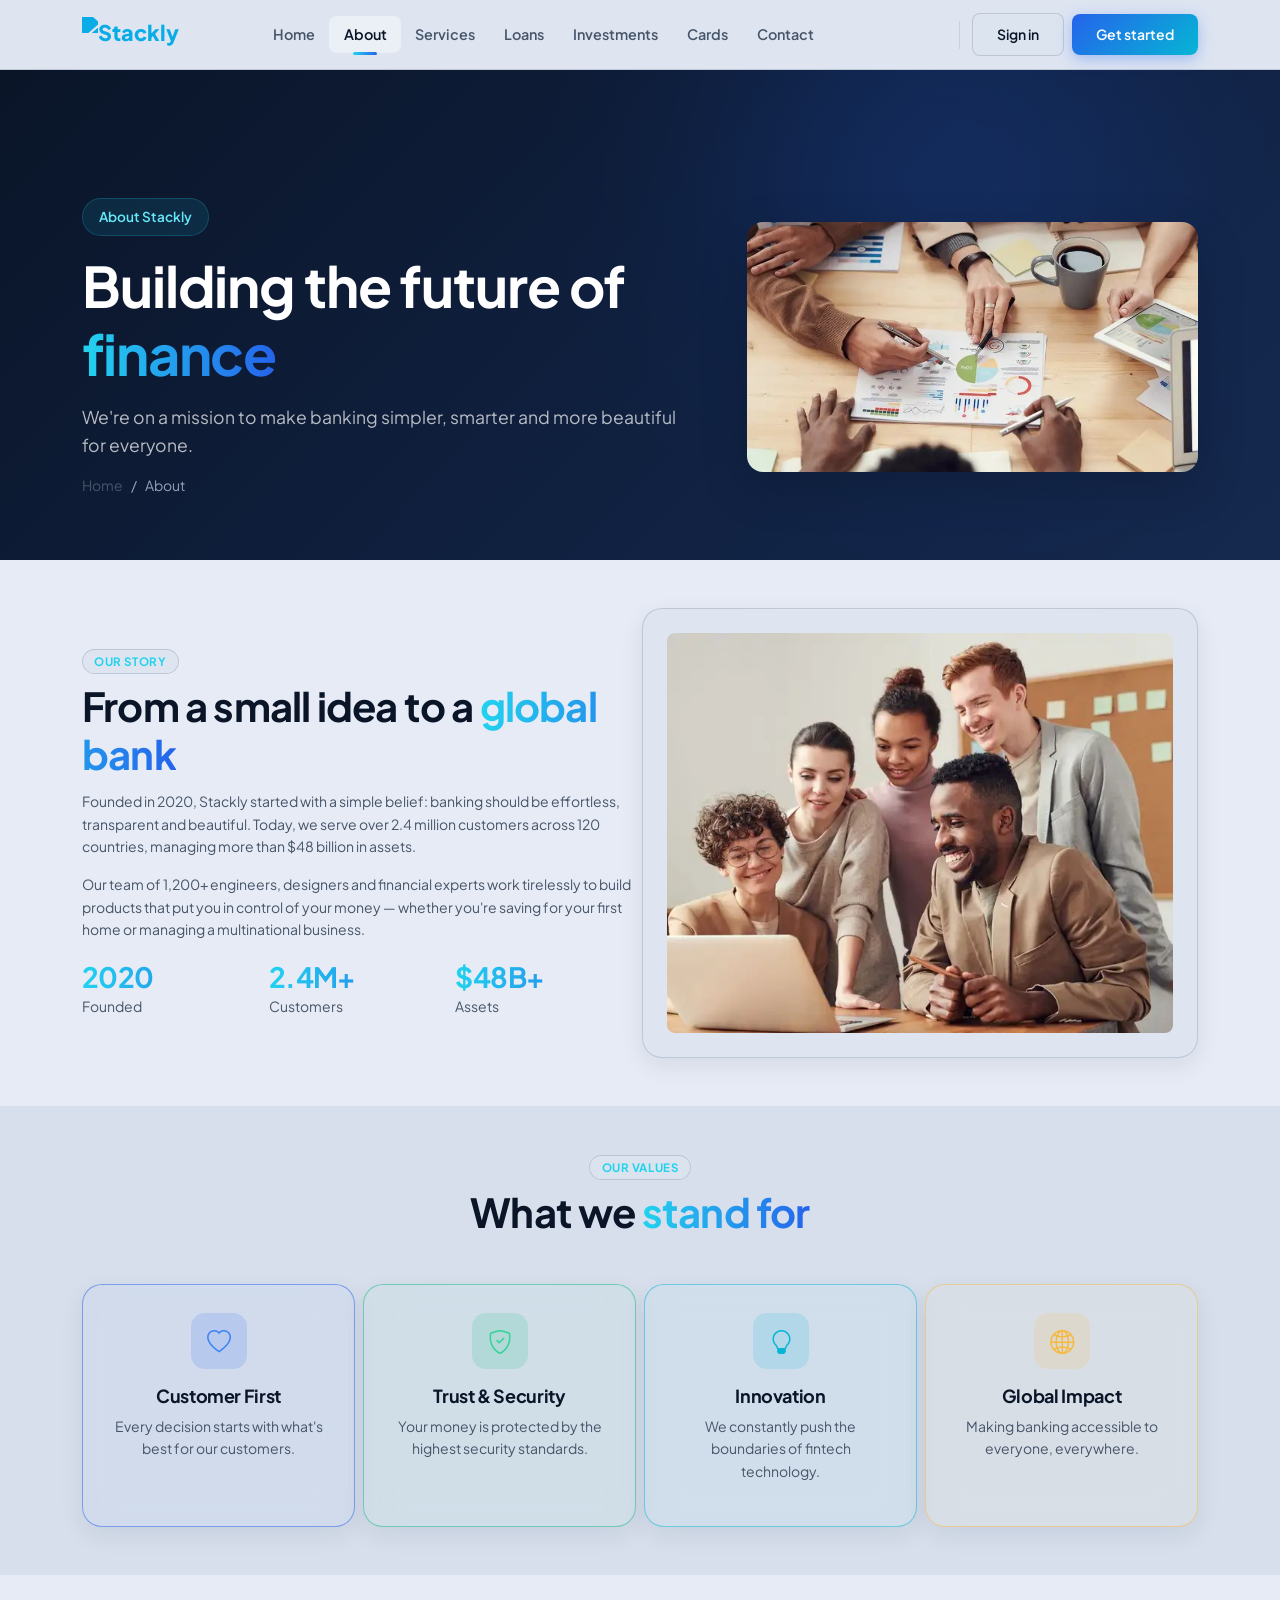
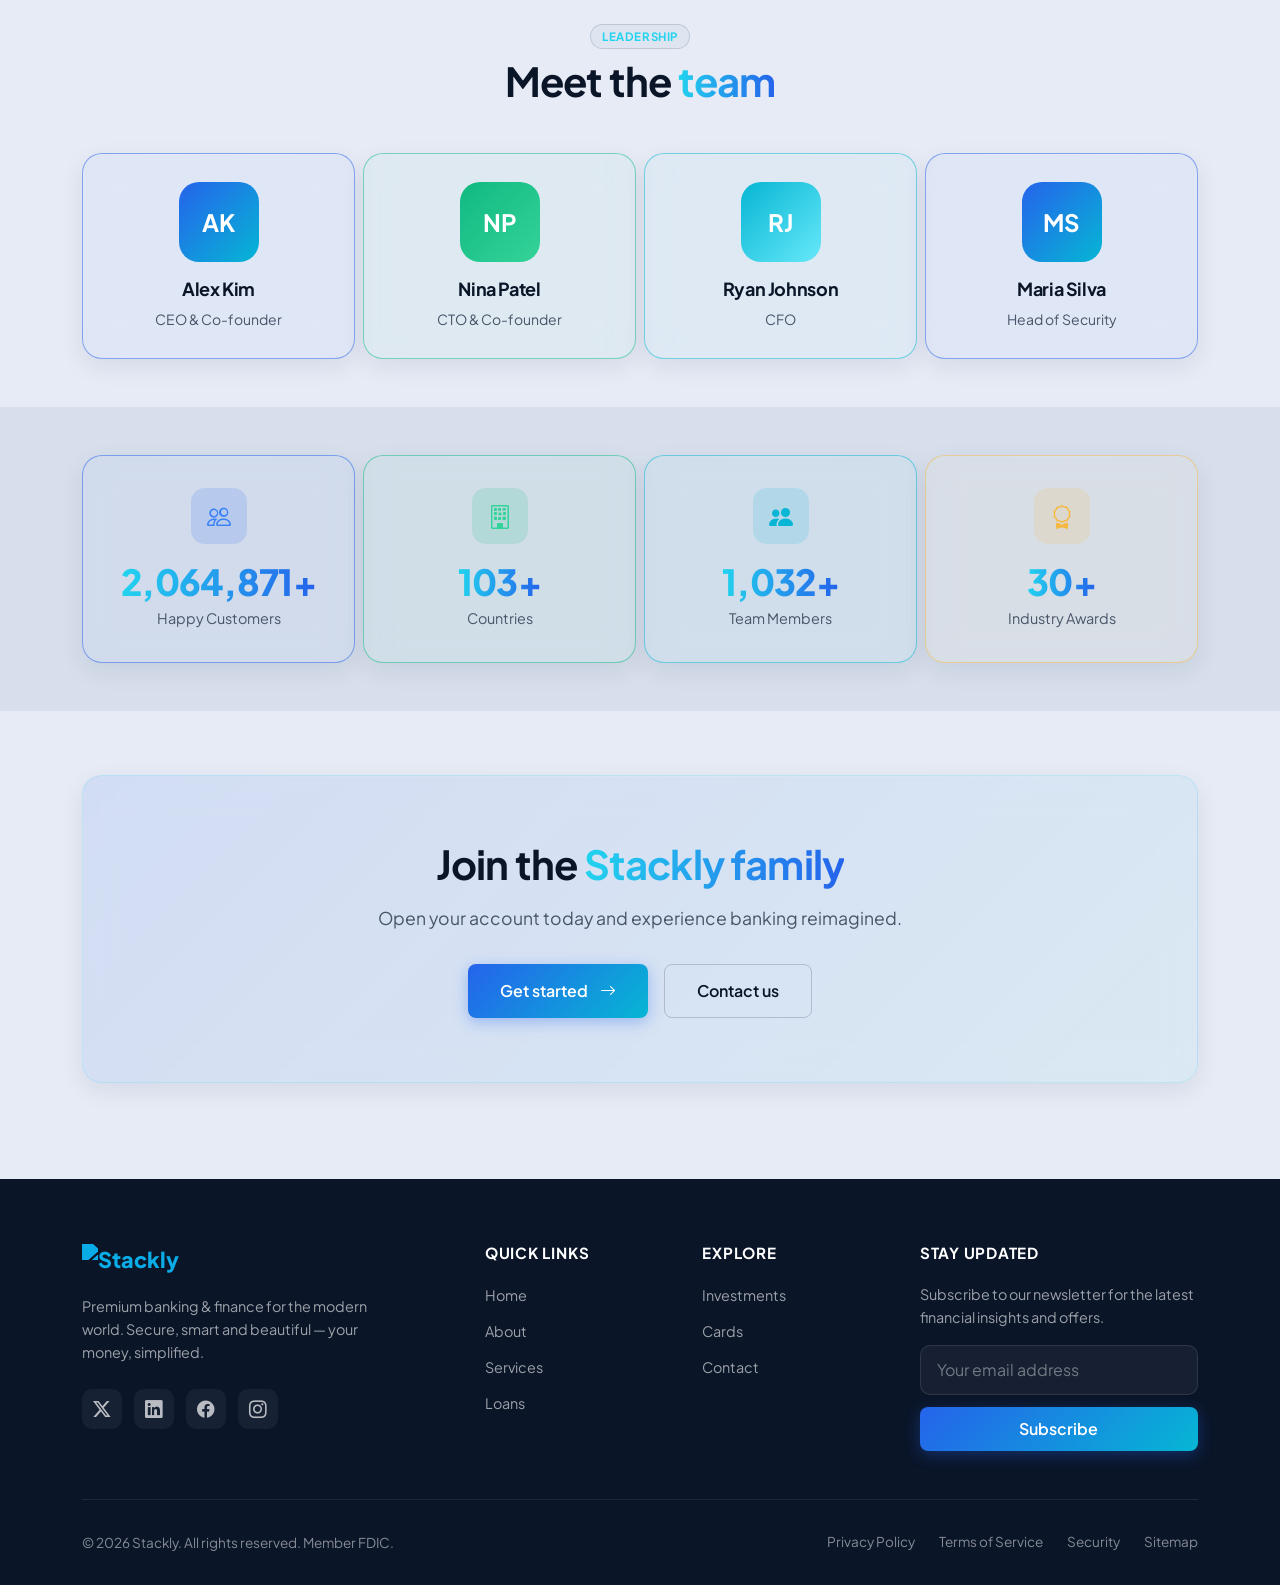
==== about.html @ afe0f926 "Initial commit" ====
<!doctype html>
<html lang="en">
  <head>
    <meta charset="UTF-8" />
    <link rel="icon" type="image/svg+xml" href="./assets/favicon.svg" />
    <meta name="viewport" content="width=device-width, initial-scale=1.0" />
    <title>About — Stackly</title>
    <meta name="description" content="Learn about Stackly's mission to reimagine banking for tomorrow." />
  </head>
  <body>
    <div id="loader" class="loader">
      <div class="loader__logo"><span class="loader__ring"></span><span class="loader__text">Stackly</span></div>
    </div>
    <nav id="main-nav" class="navbar navbar-expand-xl sticky-top main-nav"></nav>

    <main id="page-content">
      <!-- Page Header -->
            <section class="page-header">
        <div class="container position-relative">
          <div class="row align-items-center g-4">
            <div class="col-lg-7 text-start">
              <span class="page-header__badge">About Stackly</span>
              <h1>Building the future of <span class="text-gradient">finance</span></h1>
              <p>We're on a mission to make banking simpler, smarter and more beautiful for everyone.</p>
              <div class="breadcrumb-nav text-start justify-content-start"><a href="index.html">Home</a> <span>/</span> <span>About</span></div>
            </div>
            <div class="col-lg-5 d-none d-lg-block text-center">
              <img src="./assets/images/img_1.webp" alt="About Stackly" class="img-fluid rounded-4 shadow-lg" style="max-height: 250px; object-fit: cover; width: 100%;">
            </div>
          </div>
        </div>
      </section>

      <!-- Story -->
      <section class="section">
        <div class="container">
          <div class="row align-items-center g-1">
            <div class="col-lg-6" data-reveal>
              <span class="badge badge-section mb-2">Our Story</span>
              <h2 class="section-title">From a small idea to a <span class="text-gradient">global bank</span></h2>
              <p class="text-muted-2">Founded in 2020, Stackly started with a simple belief: banking should be effortless, transparent and beautiful. Today, we serve over 2.4 million customers across 120 countries, managing more than $48 billion in assets.</p>
              <p class="text-muted-2">Our team of 1,200+ engineers, designers and financial experts work tirelessly to build products that put you in control of your money — whether you're saving for your first home or managing a multinational business.</p>
              <div class="row g-1 mt-3">
                <div class="col-4">
                  <h3 class="text-gradient mb-0">2020</h3>
                  <small class="text-muted-2">Founded</small>
                </div>
                <div class="col-4">
                  <h3 class="text-gradient mb-0">2.4M+</h3>
                  <small class="text-muted-2">Customers</small>
                </div>
                <div class="col-4">
                  <h3 class="text-gradient mb-0">$48B+</h3>
                  <small class="text-muted-2">Assets</small>
                </div>
              </div>
            </div>
            <div class="col-lg-6" data-reveal>
              <div class="glass-card p-4">
                <img src="./assets/images/img_2.webp" alt="Team collaboration" class="img-fluid rounded-3" style="width:100%;height:400px;object-fit:cover" />
              </div>
            </div>
          </div>
        </div>
      </section>

      <!-- Values -->
      <section class="section section-alt">
        <div class="container">
          <div class="text-center mb-5" data-reveal>
            <span class="badge badge-section mb-2">Our Values</span>
            <h2 class="section-title">What we <span class="text-gradient">stand for</span></h2>
          </div>
          <div class="row g-2">
            <div class="col-md-6 col-lg-3" data-reveal>
              <div class="glass-card text-center h-100">
                <div class="stat-card__icon bg-primary-soft mx-auto"><i class="bi bi-heart"></i></div>
                <h4>Customer First</h4>
                <p class="text-muted-2">Every decision starts with what's best for our customers.</p>
              </div>
            </div>
            <div class="col-md-6 col-lg-3" data-reveal>
              <div class="glass-card text-center h-100">
                <div class="stat-card__icon bg-success-soft mx-auto"><i class="bi bi-shield-check"></i></div>
                <h4>Trust & Security</h4>
                <p class="text-muted-2">Your money is protected by the highest security standards.</p>
              </div>
            </div>
            <div class="col-md-6 col-lg-3" data-reveal>
              <div class="glass-card text-center h-100">
                <div class="stat-card__icon bg-info-soft mx-auto"><i class="bi bi-lightbulb"></i></div>
                <h4>Innovation</h4>
                <p class="text-muted-2">We constantly push the boundaries of fintech technology.</p>
              </div>
            </div>
            <div class="col-md-6 col-lg-3" data-reveal>
              <div class="glass-card text-center h-100">
                <div class="stat-card__icon bg-warning-soft mx-auto"><i class="bi bi-globe2"></i></div>
                <h4>Global Impact</h4>
                <p class="text-muted-2">Making banking accessible to everyone, everywhere.</p>
              </div>
            </div>
          </div>
        </div>
      </section>

      <!-- Team -->
      <section class="section">
        <div class="container">
          <div class="text-center mb-5" data-reveal>
            <span class="badge badge-section mb-2">Leadership</span>
            <h2 class="section-title">Meet the <span class="text-gradient">team</span></h2>
          </div>
          <div class="row g-2">
            <div class="col-md-6 col-lg-3" data-reveal>
              <div class="glass-card text-center">
                <div class="avatar bg-grad-primary mx-auto mb-3" style="width:80px;height:80px;font-size:1.5rem;border-radius:20px">AK</div>
                <h4>Alex Kim</h4>
                <p class="text-muted-2 mb-0">CEO & Co-founder</p>
              </div>
            </div>
            <div class="col-md-6 col-lg-3" data-reveal>
              <div class="glass-card text-center">
                <div class="avatar bg-grad-success mx-auto mb-3" style="width:80px;height:80px;font-size:1.5rem;border-radius:20px">NP</div>
                <h4>Nina Patel</h4>
                <p class="text-muted-2 mb-0">CTO & Co-founder</p>
              </div>
            </div>
            <div class="col-md-6 col-lg-3" data-reveal>
              <div class="glass-card text-center">
                <div class="avatar bg-grad-info mx-auto mb-3" style="width:80px;height:80px;font-size:1.5rem;border-radius:20px">RJ</div>
                <h4>Ryan Johnson</h4>
                <p class="text-muted-2 mb-0">CFO</p>
              </div>
            </div>
            <div class="col-md-6 col-lg-3" data-reveal>
              <div class="glass-card text-center">
                <div class="avatar bg-grad-primary mx-auto mb-3" style="width:80px;height:80px;font-size:1.5rem;border-radius:20px">MS</div>
                <h4>Maria Silva</h4>
                <p class="text-muted-2 mb-0">Head of Security</p>
              </div>
            </div>
          </div>
        </div>
      </section>

      <!-- Stats -->
      <section class="section section-alt">
        <div class="container">
          <div class="row g-2">
            <div class="col-6 col-lg-3" data-reveal>
              <div class="stat-card glass-card">
                <div class="stat-card__icon bg-primary-soft"><i class="bi bi-people"></i></div>
                <h3 class="stat-card__num" data-count="2400000" data-suffix="+">0</h3>
                <p class="stat-card__label">Happy Customers</p>
              </div>
            </div>
            <div class="col-6 col-lg-3" data-reveal>
              <div class="stat-card glass-card">
                <div class="stat-card__icon bg-success-soft"><i class="bi bi-building"></i></div>
                <h3 class="stat-card__num" data-count="120" data-suffix="+">0</h3>
                <p class="stat-card__label">Countries</p>
              </div>
            </div>
            <div class="col-6 col-lg-3" data-reveal>
              <div class="stat-card glass-card">
                <div class="stat-card__icon bg-info-soft"><i class="bi bi-people-fill"></i></div>
                <h3 class="stat-card__num" data-count="1200" data-suffix="+">0</h3>
                <p class="stat-card__label">Team Members</p>
              </div>
            </div>
            <div class="col-6 col-lg-3" data-reveal>
              <div class="stat-card glass-card">
                <div class="stat-card__icon bg-warning-soft"><i class="bi bi-award"></i></div>
                <h3 class="stat-card__num" data-count="35" data-suffix="+">0</h3>
                <p class="stat-card__label">Industry Awards</p>
              </div>
            </div>
          </div>
        </div>
      </section>

      <!-- CTA -->
      <section class="section cta-section">
        <div class="container">
          <div class="glass-card cta-card text-center" data-reveal>
            <h2 class="cta-card__title">Join the <span class="text-gradient">Stackly family</span></h2>
            <p class="cta-card__subtitle">Open your account today and experience banking reimagined.</p>
            <div class="cta-card__actions">
              <a href="register.html" class="btn btn-glow btn-lg">Get started <i class="bi bi-arrow-right ms-1"></i></a>
              <a href="contact.html" class="btn btn-outline-glow btn-lg">Contact us</a>
            </div>
          </div>
        </div>
      </section>
    </main>

    <footer id="main-footer" class="main-footer"></footer>
    <div class="toast-container" id="toastContainer"></div>

    <!-- Bootstrap CSS -->
    <link href="https://cdn.jsdelivr.net/npm/bootstrap@5.3.3/dist/css/bootstrap.min.css" rel="stylesheet" />
    <link href="https://cdn.jsdelivr.net/npm/bootstrap-icons@1.11.3/font/bootstrap-icons.min.css" rel="stylesheet" />
    <link href="https://fonts.googleapis.com/css2?family=Plus+Jakarta+Sans:wght@400;500;600;700;800&display=swap" rel="stylesheet" />
    <link href="./css/style.css" rel="stylesheet" />

    <script src="https://cdn.jsdelivr.net/npm/bootstrap@5.3.3/dist/js/bootstrap.bundle.min.js"></script>
    <script src="https://cdn.jsdelivr.net/npm/chart.js@4.4.1/dist/chart.umd.min.js"></script>
    <script src="./js/data.js"></script>
    <script src="./js/main.js"></script>
  </body>
</html>
---- css/style.css ----
/* ============================================
   NovaBank — Premium Banking & Finance
   Design System & Component Styles
   ============================================
   Table of Contents:
   1.  CSS Variables / Theme (Dark default + Light)
   2.  Base & Reset
   3.  Typography
   4.  Utility Classes & Gradients
   5.  Loader
   6.  Navbar
   7.  Footer
   8.  Buttons
   9.  Glass Cards
   10. Hero Section
   11. Statistics
   12. Service Cards
   13. Product Cards
   14. Security Section
   15. Testimonials
   16. CTA Section
   17. Page Headers (sub pages)
   18. Auth Pages (Login/Register)
   19. Dashboard Layout (Sidebar + Topbar)
   20. Dashboard Cards & Widgets
   21. Tables
   22. Forms
   23. Modals
   24. Toast Notifications
   25. Badges & Pills
   26. Scroll Reveal Animations
   27. Responsive Breakpoints
   28. 4K Optimization
   ============================================ */

/* ===== 1. CSS Variables / Theme ===== */
:root {
  /* Brand palette — deep navy / blue / cyan / emerald */
  --nb-navy-900: #060d1a;
  --nb-navy-800: #0a1528;
  --nb-navy-700: #0f1f3d;
  --nb-navy-600: #15294f;
  --nb-navy-500: #1b3466;
  --nb-blue-500: #2563eb;
  --nb-blue-400: #3b82f6;
  --nb-cyan-400: #22d3ee;
  --nb-cyan-300: #67e8f9;
  --nb-emerald-500: #10b981;
  --nb-emerald-400: #34d399;
  --nb-emerald-300: #6ee7b7;

  --nb-gold: #f5b942;
  --nb-danger: #ef4444;
  --nb-warning: #f59e0b;
  --nb-info: #06b6d4;
  --nb-purple: #8b5cf6;

  /* Gradients */
  --nb-grad-primary: linear-gradient(135deg, #2563eb 0%, #06b6d4 100%);
  --nb-grad-success: linear-gradient(135deg, #10b981 0%, #34d399 100%);
  --nb-grad-info: linear-gradient(135deg, #06b6d4 0%, #67e8f9 100%);
  --nb-grad-gold: linear-gradient(135deg, #f5b942 0%, #fbbf24 100%);
  --nb-grad-hero: linear-gradient(135deg, #0a1528 0%, #0f1f3d 50%, #15294f 100%);
  --nb-grad-accent: linear-gradient(90deg, #22d3ee, #2563eb);

  /* Surfaces (dark = default) */
  --bg-body: #060d1a;
  --bg-surface: rgba(15, 31, 61, 0.55);
  --bg-surface-solid: #0f1f3d;
  --bg-surface-2: rgba(21, 41, 79, 0.45);
  --bg-glass: rgba(25, 45, 85, 0.5);
  --bg-glass-hover: rgba(35, 60, 110, 0.65);
  --bg-input: rgba(10, 21, 40, 0.6);
  --bg-sidebar: rgba(10, 21, 40, 0.85);
  --bg-topbar: rgba(10, 21, 40, 0.7);

  /* Borders */
  --border-glass: 1px solid rgba(255, 255, 255, 0.15);
  --border-glass-hover: 1px solid rgba(34, 211, 238, 0.4);
  --border-input: 1px solid rgba(255, 255, 255, 0.1);

  /* Text */
  --text-primary: #eef2f8;
  --text-secondary: #94a3b8;
  --text-muted: #64748b;
  --text-inverse: #060d1a;

  /* Shadows */
  --shadow-sm: 0 2px 8px rgba(0, 0, 0, 0.2);
  --shadow-md: 0 8px 24px rgba(0, 0, 0, 0.25);
  --shadow-lg: 0 16px 48px rgba(0, 0, 0, 0.3);
  --shadow-glow: 0 0 30px rgba(37, 99, 235, 0.3);
  --shadow-glow-cyan: 0 0 30px rgba(34, 211, 238, 0.25);

  /* Misc */
  --radius-sm: 8px;
  --radius-md: 14px;
  --radius-lg: 20px;
  --radius-xl: 28px;
  --transition: 0.3s cubic-bezier(0.4, 0, 0.2, 1);
  --sidebar-w: 260px;
  --sidebar-w-collapsed: 76px;
  --topbar-h: 70px;
  --font-sans: 'Plus Jakarta Sans', 'Inter', -apple-system, BlinkMacSystemFont, 'Segoe UI', sans-serif;
  --font-mono: 'JetBrains Mono', 'SF Mono', monospace;
}

/* Light theme overrides */
[data-theme="light"] {
  --bg-body: #e6ebf5;
  --bg-surface: rgba(220, 228, 240, 0.7);
  --bg-surface-solid: #dce4f0;
  --bg-surface-2: rgba(205, 215, 230, 0.6);
  --bg-glass: rgba(220, 228, 240, 0.85);
  --bg-glass-hover: #ebf0f7;
  --bg-input: rgba(205, 215, 230, 0.8);
  --bg-sidebar: rgba(220, 228, 240, 0.9);
  --bg-topbar: rgba(220, 228, 240, 0.8);

  --border-glass: 1px solid rgba(15, 31, 61, 0.15);
  --border-glass-hover: 1px solid rgba(37, 99, 235, 0.3);
  --border-input: 1px solid rgba(15, 31, 61, 0.1);

  --text-primary: #0a1528;
  --text-secondary: #475569;
  --text-muted: #94a3b8;
  --text-inverse: #ffffff;

  --shadow-sm: 0 2px 8px rgba(15, 31, 61, 0.06);
  --shadow-md: 0 8px 24px rgba(15, 31, 61, 0.08);
  --shadow-lg: 0 16px 48px rgba(15, 31, 61, 0.1);
  --shadow-glow: 0 0 30px rgba(37, 99, 235, 0.15);
}

/* ===== 2. Base & Reset ===== */
*,
*::before,
*::after {
  box-sizing: border-box;
}

html {
  scroll-behavior: smooth;
  scroll-padding-top: 80px;
}

body {
  font-family: var(--font-sans);
  background: var(--bg-body);
  color: var(--text-primary);
  line-height: 1.5;
  overflow-x: hidden;
  transition: background var(--transition), color var(--transition);
}

body.no-scroll {
  overflow: hidden;
}

a {
  color: var(--nb-blue-400);
  text-decoration: none;
  transition: color var(--transition);
}

a:hover {
  color: var(--nb-cyan-400);
}

::selection {
  background: rgba(34, 211, 238, 0.3);
  color: var(--text-primary);
}

/* Scrollbar */
::-webkit-scrollbar {
  width: 8px;
  height: 8px;
}
::-webkit-scrollbar-track {
  background: transparent;
}
::-webkit-scrollbar-thumb {
  background: rgba(100, 116, 139, 0.3);
  border-radius: 10px;
}
::-webkit-scrollbar-thumb:hover {
  background: rgba(100, 116, 139, 0.5);
}

/* ===== 3. Typography ===== */
h1, h2, h3, h4, h5, h6 {
  font-weight: 700;
  line-height: 1.2;
  color: var(--text-primary);
  letter-spacing: -0.02em;
}

h1 { font-size: clamp(2rem, 5vw, 3.5rem); }
h2 { font-size: clamp(1.5rem, 4vw, 2.5rem); }
h3 { font-size: clamp(1.25rem, 3vw, 1.75rem); }
h4 { font-size: 1.125rem; }

p {
  line-height: 1.6;
}

.text-muted-2 {
  color: var(--text-secondary) !important;
  font-size: 0.875rem;
}

.text-gradient {
  background: var(--nb-grad-accent);
  -webkit-background-clip: text;
  background-clip: text;
  -webkit-text-fill-color: transparent;
}

/* ===== 4. Utility Classes ===== */
.section {
  padding: 3rem 0;
  position: relative;
}

.section-alt {
  background: var(--bg-surface-2);
}

.section-stats {
  padding: 3rem 0;
  margin-top: 0;
  position: relative;
  z-index: 2;
}

.section-title {
  font-size: clamp(1.75rem, 4vw, 2.5rem);
  margin-bottom: 0.75rem;
}

.section-subtitle {
  color: var(--text-secondary);
  font-size: 1.05rem;
  max-width: 560px;
  margin: 0 auto;
}

.bg-primary-soft { background: rgba(37, 99, 235, 0.15); color: var(--nb-blue-400); }
.bg-success-soft { background: rgba(16, 185, 129, 0.15); color: var(--nb-emerald-400); }
.bg-info-soft { background: rgba(6, 182, 212, 0.15); color: var(--nb-info); }
.bg-warning-soft { background: rgba(245, 185, 66, 0.15); color: var(--nb-gold); }
.bg-danger-soft { background: rgba(239, 68, 68, 0.15); color: var(--nb-danger); }

.bg-grad-primary { background: var(--nb-grad-primary); }
.bg-grad-success { background: var(--nb-grad-success); }
.bg-grad-info { background: var(--nb-grad-info); }

/* ===== 5. Loader ===== */
.loader {
  position: fixed;
  inset: 0;
  z-index: 99999;
  background: var(--nb-navy-900);
  display: flex;
  align-items: center;
  justify-content: center;
  flex-direction: column;
  transition: opacity 0.5s ease, visibility 0.5s ease;
}

.loader.hidden {
  opacity: 0;
  visibility: hidden;
}

.loader__logo {
  display: flex;
  flex-direction: column;
  align-items: center;
  gap: 1rem;
}

.loader__ring {
  width: 56px;
  height: 56px;
  border: 3px solid rgba(255, 255, 255, 0.1);
  border-top-color: var(--nb-cyan-400);
  border-radius: 50%;
  animation: spin 0.8s linear infinite;
}

.loader__text {
  font-size: 1.5rem;
  font-weight: 800;
  letter-spacing: 0.05em;
  background: var(--nb-grad-accent);
  -webkit-background-clip: text;
  background-clip: text;
  -webkit-text-fill-color: transparent;
  animation: pulse 1.5s ease infinite;
}

@keyframes spin {
  to { transform: rotate(360deg); }
}

@keyframes pulse {
  0%, 100% { opacity: 1; }
  50% { opacity: 0.5; }
}

/* ===== 6. Navbar ===== */
.main-nav {
  background: var(--bg-topbar);
  backdrop-filter: blur(20px);
  -webkit-backdrop-filter: blur(20px);
  border-bottom: var(--border-glass);
  transition: all var(--transition);
  padding: 0.75rem 0;
}

.main-nav.scrolled {
  background: var(--bg-sidebar);
  box-shadow: var(--shadow-md);
  padding: 0.5rem 0;
}

.navbar-brand {
  display: flex;
  align-items: center;
  gap: 0.5rem;
  font-weight: 800;
  font-size: 1.35rem;
  color: var(--text-primary) !important;
}

.project-logo {
  height: 35px;
  width: auto;
  object-fit: contain;
  display: block;
  /* CSS Filter to match exactly #0ea5e9 (Cyan) */
  filter: brightness(0) saturate(100%) invert(53%) sepia(34%) saturate(3474%) hue-rotate(161deg) brightness(98%) contrast(93%);
}

.navbar-brand__icon {
  width: 38px;
  height: 38px;
  border-radius: 10px;
  background: var(--nb-grad-primary);
  display: flex;
  align-items: center;
  justify-content: center;
  color: #fff;
  font-size: 1.25rem;
  box-shadow: var(--shadow-glow);
}

.navbar-brand__text span {
  background: var(--nb-grad-accent);
  -webkit-background-clip: text;
  background-clip: text;
  -webkit-text-fill-color: transparent;
}

.main-nav .nav-link {
  color: var(--text-secondary) !important;
  font-weight: 600;
  font-size: 0.9rem;
  padding: 0.5rem 0.9rem !important;
  border-radius: var(--radius-sm);
  transition: all var(--transition);
  position: relative;
}

.main-nav .nav-link:hover,
.main-nav .nav-link.active {
  color: var(--text-primary) !important;
  background: var(--bg-glass-hover);
}

.main-nav .nav-link.active::after {
  content: '';
  position: absolute;
  bottom: -2px;
  left: 50%;
  transform: translateX(-50%);
  width: 24px;
  height: 3px;
  border-radius: 3px;
  background: var(--nb-grad-accent);
}

.nav-actions {
  display: flex;
  align-items: center;
  gap: 0.5rem;
}

.theme-toggle {
  width: 40px;
  height: 40px;
  border-radius: 10px;
  border: var(--border-glass);
  background: var(--bg-glass);
  color: var(--text-primary);
  display: flex;
  align-items: center;
  justify-content: center;
  cursor: pointer;
  transition: all var(--transition);
  font-size: 1.1rem;
}

.theme-toggle:hover {
  background: var(--bg-glass-hover);
  transform: rotate(15deg);
}

.nav-divider {
  width: 1px;
  height: 28px;
  background: rgba(255, 255, 255, 0.1);
  margin: 0 0.25rem;
}

[data-theme="light"] .nav-divider {
  background: rgba(15, 31, 61, 0.1);
}

/* Mobile menu toggle */
.navbar-toggler {
  border: none;
  padding: 0.5rem;
}

.navbar-toggler:focus {
  box-shadow: none;
}

.navbar-toggler-icon {
  width: 24px;
  height: 24px;
  background-image: none;
  position: relative;
}

.navbar-toggler-icon::before,
.navbar-toggler-icon::after,
.navbar-toggler-icon span {
  content: '';
  position: absolute;
  left: 0;
  width: 100%;
  height: 2px;
  background: var(--text-primary);
  border-radius: 2px;
  transition: all var(--transition);
}

.navbar-toggler-icon::before { top: 4px; }
.navbar-toggler-icon::after { bottom: 4px; }
.navbar-toggler-icon span { top: 50%; transform: translateY(-50%); }

.navbar-toggler[aria-expanded="true"] .navbar-toggler-icon::before {
  transform: rotate(45deg);
  top: 50%;
}
.navbar-toggler[aria-expanded="true"] .navbar-toggler-icon::after {
  transform: rotate(-45deg);
  bottom: 50%;
}
.navbar-toggler[aria-expanded="true"] .navbar-toggler-icon span {
  opacity: 0;
}

/* ===== 7. Footer ===== */
.main-footer {
  background: var(--nb-navy-900);
  padding: 4rem 0 2rem;
  border-top: var(--border-glass);
  position: relative;
}

[data-theme="light"] .main-footer {
  background: var(--nb-navy-800);
}

.footer-grid {
  display: grid;
  grid-template-columns: 2fr 1fr 1fr 1.5fr;
  gap: 2rem;
  margin-bottom: 3rem;
}

.footer-brand {
  display: flex;
  align-items: center;
  gap: 0.5rem;
  font-weight: 800;
  font-size: 1.35rem;
  color: #fff;
  margin-bottom: 1rem;
}

.footer-brand__icon {
  width: 38px;
  height: 38px;
  border-radius: 10px;
  background: var(--nb-grad-primary);
  display: flex;
  align-items: center;
  justify-content: center;
  color: #fff;
  font-size: 1.25rem;
}

.footer-brand span {
  background: var(--nb-grad-accent);
  -webkit-background-clip: text;
  background-clip: text;
  -webkit-text-fill-color: transparent;
}

.footer-text {
  color: rgba(255, 255, 255, 0.6);
  font-size: 0.9rem;
  margin-bottom: 1.5rem;
  max-width: 300px;
}

.footer-social {
  display: flex;
  gap: 0.75rem;
}

.footer-social a {
  width: 40px;
  height: 40px;
  border-radius: 10px;
  background: rgba(255, 255, 255, 0.05);
  display: flex;
  align-items: center;
  justify-content: center;
  color: rgba(255, 255, 255, 0.7);
  transition: all var(--transition);
  font-size: 1.1rem;
}

.footer-social a:hover {
  background: var(--nb-grad-primary);
  color: #fff;
  transform: translateY(-4px) scale(1.1);
  box-shadow: 0 8px 20px rgba(37, 99, 235, 0.3);
}

.footer-col h5 {
  color: #fff;
  font-size: 0.95rem;
  font-weight: 700;
  margin-bottom: 1.25rem;
  text-transform: uppercase;
  letter-spacing: 0.05em;
}

.footer-col ul {
  list-style: none;
  padding: 0;
  margin: 0;
}

.footer-col ul li {
  margin-bottom: 0.75rem;
}

.footer-col ul li a {
  color: rgba(255, 255, 255, 0.6);
  font-size: 0.9rem;
  transition: all var(--transition);
}

.footer-col ul li a:hover {
  color: var(--nb-cyan-400);
  padding-left: 4px;
}

.footer-newsletter input {
  background: rgba(255, 255, 255, 0.05);
  border: 1px solid rgba(255, 255, 255, 0.1);
  color: #fff;
  padding: 0.75rem 1rem;
  border-radius: 10px;
  width: 100%;
  margin-bottom: 0.75rem;
}

.footer-newsletter input::placeholder {
  color: rgba(255, 255, 255, 0.4);
}

.footer-newsletter input:focus {
  outline: none;
  border-color: var(--nb-cyan-400);
}

.footer-bottom {
  border-top: 1px solid rgba(255, 255, 255, 0.08);
  padding-top: 2rem;
  display: flex;
  justify-content: space-between;
  align-items: center;
  flex-wrap: wrap;
  gap: 1rem;
}

.footer-bottom p {
  color: rgba(255, 255, 255, 0.5);
  font-size: 0.85rem;
  margin: 0;
}

.footer-bottom-links {
  display: flex;
  gap: 1.5rem;
}

.footer-bottom-links a {
  color: rgba(255, 255, 255, 0.5);
  font-size: 0.85rem;
}

.footer-bottom-links a:hover {
  color: var(--nb-cyan-400);
}

/* ===== 8. Buttons ===== */
.btn {
  font-weight: 600;
  border-radius: var(--radius-sm);
  padding: 0.625rem 1.5rem;
  transition: all var(--transition);
  border: none;
  display: inline-flex;
  align-items: center;
  justify-content: center;
  gap: 0.5rem;
}

.btn-lg {
  padding: 0.875rem 2rem;
  font-size: 1rem;
}

.btn-glow {
  background: var(--nb-grad-primary);
  color: #fff;
  box-shadow: 0 4px 15px rgba(37, 99, 235, 0.35);
}

.btn-glow:hover {
  color: #fff;
  transform: translateY(-2px);
  box-shadow: 0 8px 25px rgba(37, 99, 235, 0.45);
}

.btn-success-glow {
  background: var(--nb-grad-success);
  color: #fff !important;
  box-shadow: 0 4px 15px rgba(16, 185, 129, 0.35);
  border: none;
}

.btn-success-glow:hover {
  color: #fff;
  transform: translateY(-2px);
  box-shadow: 0 8px 25px rgba(16, 185, 129, 0.45);
}

.btn-outline-glow {
  background: transparent;
  color: var(--text-primary);
  border: 1px solid rgba(255, 255, 255, 0.2);
}

[data-theme="light"] .btn-outline-glow {
  border-color: rgba(15, 31, 61, 0.2);
}

.btn-outline-glow:hover {
  color: #fff;
  background: var(--nb-grad-primary);
  border-color: transparent;
  transform: translateY(-2px);
}

.btn-success-glow {
  background: var(--nb-grad-success);
  color: #fff;
  box-shadow: 0 4px 15px rgba(16, 185, 129, 0.3);
}

.btn-success-glow:hover {
  color: #fff;
  transform: translateY(-2px);
  box-shadow: 0 8px 25px rgba(16, 185, 129, 0.4);
}

.btn-ghost {
  background: var(--bg-glass);
  color: var(--text-primary);
  border: var(--border-glass);
}

.btn-ghost:hover {
  background: var(--bg-glass-hover);
  color: var(--text-primary);
  border-color: rgba(34, 211, 238, 0.2);
  transform: translateY(-1px);
}

.btn-icon {
  width: 40px;
  height: 40px;
  padding: 0;
  border-radius: 10px;
}

/* ===== 9. Glass Cards ===== */
.glass-card {
  background: var(--bg-glass);
  backdrop-filter: blur(16px);
  -webkit-backdrop-filter: blur(16px);
  border: var(--border-glass);
  border-radius: var(--radius-lg);
  box-shadow: var(--shadow-md);
  padding: 1.75rem;
  transition: all var(--transition);
  position: relative;
  overflow: hidden;
}

.glass-card::before {
  content: '';
  position: absolute;
  top: 0;
  left: 0;
  right: 0;
  height: 1px;
  background: linear-gradient(90deg, transparent, rgba(255, 255, 255, 0.15), transparent);
}

.glass-card:hover {
  border: 1px solid rgba(34, 211, 238, 0.25);
  transform: translateY(-6px);
  box-shadow: var(--shadow-lg), 0 0 24px rgba(34, 211, 238, 0.08);
}

.glass-card::after {
  content: '';
  position: absolute;
  top: 0;
  left: 0;
  right: 0;
  bottom: 0;
  border-radius: var(--radius-lg);
  background: linear-gradient(135deg, rgba(34, 211, 238, 0.04), transparent 60%);
  opacity: 0;
  transition: opacity var(--transition);
  pointer-events: none;
}

.glass-card:hover::after {
  opacity: 1;
}

/* ===== 10. Hero Section ===== */
.hero {
  position: relative;
  overflow: hidden;
  padding-top: 2rem;
}

.hero__bg {
  position: absolute;
  inset: 0;
  background: var(--nb-grad-hero);
  z-index: -1;
}

.hero__bg::before,
.hero__bg::after {
  content: '';
  position: absolute;
  border-radius: 50%;
  filter: blur(100px);
  opacity: 0.3;
}

.hero__bg::before {
  width: 500px;
  height: 500px;
  background: var(--nb-blue-500);
  top: -100px;
  right: -100px;
  animation: float 8s ease infinite;
}

.hero__bg::after {
  width: 400px;
  height: 400px;
  background: var(--nb-cyan-400);
  bottom: -50px;
  left: -100px;
  animation: float 10s ease infinite reverse;
}

@keyframes float {
  0%, 100% { transform: translate(0, 0); }
  50% { transform: translate(30px, 20px); }
}

.badge-hero {
  display: inline-flex;
  align-items: center;
  gap: 0.5rem;
  padding: 0.5rem 1rem;
  border-radius: 100px;
  background: rgba(34, 211, 238, 0.1);
  border: 1px solid rgba(34, 211, 238, 0.2);
  color: var(--nb-cyan-300);
  font-size: 0.85rem;
  font-weight: 600;
}

.badge-section {
  display: inline-flex;
  align-items: center;
  padding: 0.4rem 1rem;
  border-radius: 100px;
  background: var(--bg-glass);
  border: var(--border-glass);
  color: var(--nb-cyan-400);
  font-size: 0.8rem;
  font-weight: 600;
  text-transform: uppercase;
  letter-spacing: 0.05em;
}

.hero__title {
  font-size: clamp(2.25rem, 5vw, 4rem);
  font-weight: 800;
  margin-bottom: 1.25rem;
  line-height: 1.1;
  color: #fff;
}

.hero__subtitle {
  font-size: 1.125rem;
  color: rgba(255, 255, 255, 0.7);
  margin-bottom: 2rem;
  max-width: 500px;
}

.hero__actions {
  display: flex;
  gap: 0.75rem;
  flex-wrap: wrap;
  margin-bottom: 2.5rem;
}

.hero__trust {
  display: flex;
  gap: 1.5rem;
  flex-wrap: wrap;
}

.hero__trust-item {
  display: flex;
  align-items: center;
  gap: 0.5rem;
  font-size: 0.875rem;
  color: rgba(255, 255, 255, 0.7);
}

.hero__trust-item i {
  color: var(--nb-emerald-400);
  font-size: 1.1rem;
}

/* Hero 3D card */
.hero__card-3d {
  position: relative;
  perspective: 1000px;
  animation: heroCardFloat 6s ease infinite;
}

@keyframes heroCardFloat {
  0%, 100% { transform: translateY(0) rotateX(0); }
  50% { transform: translateY(-15px) rotateX(2deg); }
}

.hero__balance-card {
  background: linear-gradient(135deg, rgba(15, 31, 61, 0.9), rgba(21, 41, 79, 0.7));
  border: 1px solid rgba(34, 211, 238, 0.15);
  padding: 2rem;
  position: relative;
  z-index: 2;
  box-shadow: var(--shadow-lg), var(--shadow-glow-cyan);
}

.balance-amt {
  font-size: 2.5rem;
  font-weight: 800;
  margin: 0.25rem 0;
  background: var(--nb-grad-accent);
  -webkit-background-clip: text;
  background-clip: text;
  -webkit-text-fill-color: transparent;
}

.hero__icon {
  font-size: 2rem;
  color: var(--nb-emerald-400);
}

.hero__card-chip {
  margin: 1rem 0;
}

.hero__card-chip span {
  display: inline-block;
  width: 40px;
  height: 28px;
  border-radius: 6px;
  background: linear-gradient(135deg, var(--nb-gold), #d4a017);
  position: relative;
}

.hero__card-chip span::before {
  content: '';
  position: absolute;
  inset: 4px;
  border: 1px solid rgba(0, 0, 0, 0.2);
  border-radius: 3px;
}

.hero__mini-card {
  position: absolute;
  padding: 1rem 1.25rem;
  display: flex;
  align-items: center;
  gap: 0.75rem;
  border-radius: var(--radius-md);
  font-size: 0.85rem;
  z-index: 3;
  min-width: 160px;
}

.hero__mini-1 {
  top: -20px;
  right: -30px;
  animation: float 5s ease infinite;
}

.hero__mini-2 {
  bottom: -20px;
  left: -30px;
  animation: float 7s ease infinite reverse;
}

.hero__mini-card i {
  font-size: 1.5rem;
}

.hero__mini-card p {
  font-weight: 700;
  font-size: 1rem;
}

/* ===== 11. Statistics ===== */
.stat-card {
  text-align: center;
  padding: 2rem 1.5rem;
  cursor: pointer;
  height: 100%;
  display: flex;
  flex-direction: column;
  justify-content: center;
  align-items: center;
}

.stat-card:hover .stat-card__icon {
  transform: scale(1.15) translateY(-4px);
  box-shadow: 0 8px 20px rgba(0, 0, 0, 0.2);
}

.stat-card:hover .stat-card__num {
  filter: brightness(1.2);
}

.stat-card__icon {
  width: 56px;
  height: 56px;
  border-radius: var(--radius-md);
  display: flex;
  align-items: center;
  justify-content: center;
  margin: 0 auto 1rem;
  font-size: 1.5rem;
  transition: transform 0.4s cubic-bezier(0.34, 1.56, 0.64, 1), box-shadow var(--transition);
}

.stat-card__num {
  font-size: 2.25rem;
  font-weight: 800;
  margin-bottom: 0.25rem;
  background: var(--nb-grad-accent);
  -webkit-background-clip: text;
  background-clip: text;
  -webkit-text-fill-color: transparent;
}

.stat-card__label {
  color: var(--text-secondary);
  font-size: 0.9rem;
  margin: 0;
}

/* ===== 12. Service Cards ===== */
.service-card {
  padding: 2rem;
  height: 100%;
}

.service-card__icon {
  width: 56px;
  height: 56px;
  border-radius: var(--radius-md);
  display: flex;
  align-items: center;
  justify-content: center;
  margin-bottom: 1.25rem;
  font-size: 1.5rem;
  transition: transform 0.4s cubic-bezier(0.34, 1.56, 0.64, 1), box-shadow var(--transition);
}

.service-card:hover .service-card__icon {
  transform: scale(1.15) rotate(-8deg);
  box-shadow: 0 8px 20px rgba(0, 0, 0, 0.15);
}

.service-card:hover h3 {
  color: var(--nb-cyan-400);
  transition: color var(--transition);
}

.service-card h3 {
  font-size: 1.25rem;
  margin-bottom: 0.75rem;
}

.service-card p {
  color: var(--text-secondary);
  font-size: 0.925rem;
  margin-bottom: 1rem;
}

.service-card__link {
  font-size: 0.875rem;
  font-weight: 600;
  color: var(--nb-cyan-400);
  display: inline-flex;
  align-items: center;
  gap: 0.25rem;
  transition: gap var(--transition);
}

.service-card:hover .service-card__link {
  gap: 0.5rem;
}

/* ===== 13. Product Cards ===== */
.product-card {
  padding: 0;
  overflow: hidden;
}

.product-card__header {
  padding: 2rem;
  color: #fff;
  display: flex;
  align-items: center;
  gap: 1rem;
  transition: filter var(--transition);
}

.product-card:hover .product-card__header {
  filter: brightness(1.08);
}

.product-card:hover .product-card__header i {
  transform: scale(1.15) rotate(-8deg);
  transition: transform 0.4s cubic-bezier(0.34, 1.56, 0.64, 1);
}

.product-card__header i {
  transition: transform 0.4s cubic-bezier(0.34, 1.56, 0.64, 1);
}

.product-card__header i {
  font-size: 2.5rem;
}

.product-card__header h3 {
  color: #fff;
  margin: 0;
}

.product-card__list {
  list-style: none;
  padding: 2rem;
  margin: 0;
}

.product-card__list li {
  display: flex;
  align-items: center;
  gap: 0.75rem;
  padding: 0.75rem 0;
  border-bottom: 1px solid rgba(255, 255, 255, 0.05);
  color: var(--text-secondary);
}

.product-card__list li:last-child {
  border-bottom: none;
}

.product-card__list li i {
  font-size: 1.1rem;
}

/* ===== 14. Security Section ===== */
.security-features {
  display: flex;
  flex-direction: column;
  gap: 1.5rem;
  margin-top: 2rem;
}

.security-feature {
  display: flex;
  align-items: flex-start;
  gap: 1rem;
}

.security-feature__icon {
  width: 48px;
  height: 48px;
  border-radius: 12px;
  background: var(--nb-grad-primary);
  display: flex;
  align-items: center;
  justify-content: center;
  color: #fff;
  font-size: 1.25rem;
  flex-shrink: 0;
  transition: transform 0.4s cubic-bezier(0.34, 1.56, 0.64, 1), box-shadow var(--transition);
}

.security-feature:hover .security-feature__icon {
  transform: scale(1.1) rotate(-5deg);
  box-shadow: 0 8px 20px rgba(37, 99, 235, 0.25);
}

.security-feature {
  transition: transform var(--transition);
}

.security-feature:hover {
  transform: translateX(4px);
}

.security-feature h4 {
  margin-bottom: 0.25rem;
  font-size: 1.05rem;
}

.security-feature p {
  color: var(--text-secondary);
  font-size: 0.9rem;
  margin: 0;
}

.security-visual {
  height: 400px;
  display: flex;
  align-items: center;
  justify-content: center;
  position: relative;
}

.security-visual__shield {
  font-size: 5rem;
  color: var(--nb-emerald-400);
  z-index: 2;
  filter: drop-shadow(0 0 20px rgba(16, 185, 129, 0.4));
}

.security-visual__rings {
  position: absolute;
  inset: 0;
  display: flex;
  align-items: center;
  justify-content: center;
}

.security-visual__rings span {
  position: absolute;
  border: 2px solid rgba(16, 185, 129, 0.15);
  border-radius: 50%;
  animation: ringPulse 3s ease infinite;
}

.security-visual__rings span:nth-child(1) { width: 120px; height: 120px; }
.security-visual__rings span:nth-child(2) { width: 200px; height: 200px; animation-delay: 0.5s; }
.security-visual__rings span:nth-child(3) { width: 280px; height: 280px; animation-delay: 1s; }

@keyframes ringPulse {
  0% { opacity: 1; transform: scale(0.8); }
  100% { opacity: 0; transform: scale(1.3); }
}

/* ===== 15. Testimonials ===== */
.testimonial-card {
  height: 100%;
  display: flex;
  flex-direction: column;
  cursor: pointer;
}

.testimonial-card:hover .testimonial-card__stars {
  transform: scale(1.1);
}

.testimonial-card:hover .avatar {
  transform: scale(1.1) rotate(-5deg);
  box-shadow: 0 6px 16px rgba(0, 0, 0, 0.2);
}

.testimonial-card__stars {
  transition: transform 0.4s cubic-bezier(0.34, 1.56, 0.64, 1);
}

.avatar {
  transition: transform 0.4s cubic-bezier(0.34, 1.56, 0.64, 1), box-shadow var(--transition);
}

.testimonial-card__stars {
  color: var(--nb-gold);
  margin-bottom: 1rem;
  font-size: 0.95rem;
}

.testimonial-card p {
  color: var(--text-secondary);
  font-style: italic;
  flex-grow: 1;
  margin-bottom: 1.5rem;
}

.testimonial-card__person {
  display: flex;
  align-items: center;
  gap: 0.75rem;
}

.avatar {
  width: 44px;
  height: 44px;
  border-radius: 12px;
  display: flex;
  align-items: center;
  justify-content: center;
  color: #fff;
  font-weight: 700;
  font-size: 0.95rem;
}

.testimonial-card__person strong {
  font-size: 0.95rem;
}

.testimonial-card__person small {
  color: var(--text-muted);
}

/* ===== 16. CTA Section ===== */
.cta-section {
  padding: 4rem 0 6rem;
}

.cta-card {
  padding: 4rem 3rem;
  background: linear-gradient(135deg, rgba(37, 99, 235, 0.1), rgba(6, 182, 212, 0.05));
  border: 1px solid rgba(34, 211, 238, 0.15);
}

.cta-card__title {
  font-size: clamp(1.75rem, 4vw, 2.5rem);
  margin-bottom: 1rem;
}

.cta-card__subtitle {
  color: var(--text-secondary);
  font-size: 1.1rem;
  margin-bottom: 2rem;
}

.cta-card__actions {
  display: flex;
  gap: 1rem;
  justify-content: center;
  flex-wrap: wrap;
}

/* ===== 17. Page Headers (sub pages) ===== */
.page-header {
  padding: 8rem 0 4rem;
  position: relative;
  overflow: hidden;
  background: var(--nb-grad-hero);
}

.page-header::before {
  content: '';
  position: absolute;
  width: 400px;
  height: 400px;
  border-radius: 50%;
  background: var(--nb-blue-500);
  filter: blur(120px);
  opacity: 0.2;
  top: -100px;
  right: 10%;
}

.page-header__badge {
  display: inline-flex;
  align-items: center;
  padding: 0.5rem 1rem;
  border-radius: 100px;
  background: rgba(34, 211, 238, 0.1);
  border: 1px solid rgba(34, 211, 238, 0.2);
  color: var(--nb-cyan-300);
  font-size: 0.85rem;
  font-weight: 600;
  margin-bottom: 1rem;
}

.page-header h1 {
  margin-bottom: 1rem;
  color: #fff;
}

.page-header p {
  color: rgba(255, 255, 255, 0.7);
  font-size: 1.1rem;
  max-width: 600px;
}

.breadcrumb-nav {
  display: flex;
  gap: 0.5rem;
  align-items: center;
  margin-top: 1rem;
  font-size: 0.875rem;
}

.breadcrumb-nav a {
  color: var(--text-secondary);
}

.breadcrumb-nav a:hover {
  color: var(--nb-cyan-400);
}

.breadcrumb-nav span {
  color: var(--text-muted);
}

/* ===== 18. Auth Pages ===== */
.auth-page {
  min-height: 100vh;
  display: flex;
  align-items: stretch;
}

.auth-visual {
  flex: 1;
  background: var(--nb-grad-hero);
  display: flex;
  flex-direction: column;
  justify-content: center;
  padding: 3rem;
  position: relative;
  overflow: hidden;
}

.auth-visual::before {
  content: '';
  position: absolute;
  width: 500px;
  height: 500px;
  border-radius: 50%;
  background: var(--nb-blue-500);
  filter: blur(120px);
  opacity: 0.2;
  bottom: -150px;
  left: -100px;
}

.auth-visual__content {
  position: relative;
  z-index: 2;
  max-width: 420px;
}

.auth-visual h2 {
  font-size: 2.5rem;
  margin-bottom: 1rem;
  color: #fff;
}

.auth-visual p {
  color: rgba(255, 255, 255, 0.7);
  margin-bottom: 2.5rem;
}

.auth-visual__features {
  display: flex;
  flex-direction: column;
  gap: 1.25rem;
}

.auth-visual__feature {
  display: flex;
  align-items: center;
  gap: 1rem;
  color: rgba(255, 255, 255, 0.8);
}

.auth-visual__feature i {
  width: 44px;
  height: 44px;
  border-radius: 12px;
  background: rgba(255, 255, 255, 0.1);
  display: flex;
  align-items: center;
  justify-content: center;
  font-size: 1.25rem;
  color: var(--nb-cyan-400);
}

.auth-form-side {
  flex: 1;
  display: flex;
  align-items: center;
  justify-content: center;
  padding: 2rem;
  background: var(--bg-body);
}

.auth-form-wrapper {
  width: 100%;
  max-width: 420px;
}

.auth-form-wrapper h2 {
  font-size: 1.75rem;
  margin-bottom: 0.5rem;
}

.auth-form-wrapper > p {
  color: var(--text-secondary);
  margin-bottom: 2rem;
}

.form-group {
  margin-bottom: 1.25rem;
}

.form-group label {
  font-size: 0.85rem;
  font-weight: 600;
  color: var(--text-secondary);
  margin-bottom: 0.5rem;
  display: block;
}

.form-control,
.form-select {
  background: var(--bg-input);
  border: var(--border-input);
  color: var(--text-primary);
  border-radius: var(--radius-sm);
  padding: 0.75rem 1rem;
  font-size: 0.95rem;
  transition: all var(--transition);
}

.form-control:focus,
.form-select:focus {
  background: var(--bg-input);
  border-color: var(--nb-cyan-400);
  color: var(--text-primary);
  box-shadow: 0 0 0 3px rgba(34, 211, 238, 0.1);
}

.form-control::placeholder {
  color: var(--text-muted);
}

.input-group-text {
  background: var(--bg-input);
  border: var(--border-input);
  color: var(--text-secondary);
}

.auth-divider {
  display: flex;
  align-items: center;
  gap: 1rem;
  margin: 1.5rem 0;
  color: var(--text-muted);
  font-size: 0.85rem;
}

.auth-divider::before,
.auth-divider::after {
  content: '';
  flex: 1;
  height: 1px;
  background: rgba(255, 255, 255, 0.08);
}

[data-theme="light"] .auth-divider::before,
[data-theme="light"] .auth-divider::after {
  background: rgba(15, 31, 61, 0.08);
}

.role-selector {
  display: flex;
  gap: 0.75rem;
  margin-bottom: 1.5rem;
}

.role-option {
  flex: 1;
  padding: 1rem;
  border-radius: var(--radius-md);
  border: 2px solid rgba(255, 255, 255, 0.08);
  background: var(--bg-glass);
  cursor: pointer;
  transition: all var(--transition);
  text-align: center;
}

[data-theme="light"] .role-option {
  border-color: rgba(15, 31, 61, 0.08);
}

.role-option.active {
  border-color: var(--nb-cyan-400);
  background: rgba(34, 211, 238, 0.05);
}

.role-option i {
  font-size: 1.5rem;
  margin-bottom: 0.5rem;
  display: block;
  color: var(--text-secondary);
}

.role-option.active i {
  color: var(--nb-cyan-400);
}

.role-option p {
  font-size: 0.85rem;
  font-weight: 600;
  margin: 0;
}

/* ===== 19. Dashboard Layout ===== */
.dashboard-body {
  background: var(--bg-body);
}

.dashboard-layout {
  display: flex;
  min-height: 100vh;
}

.sidebar {
  width: var(--sidebar-w);
  background: var(--bg-sidebar);
  backdrop-filter: blur(20px);
  -webkit-backdrop-filter: blur(20px);
  border-right: var(--border-glass);
  position: fixed;
  top: 0;
  left: 0;
  bottom: 0;
  z-index: 1040;
  display: flex;
  flex-direction: column;
  transition: width var(--transition), transform var(--transition);
  overflow-y: auto;
  overflow-x: hidden;
}

.sidebar.collapsed {
  width: var(--sidebar-w-collapsed);
}

.sidebar-header {
  height: var(--topbar-h);
  display: flex;
  align-items: center;
  padding: 0 1.25rem;
  border-bottom: var(--border-glass);
  gap: 0.75rem;
  flex-shrink: 0;
}

.sidebar-brand {
  display: flex;
  align-items: center;
  gap: 0.6rem;
  font-weight: 800;
  font-size: 1.25rem;
  color: var(--text-primary);
  white-space: nowrap;
}

.sidebar-brand__icon {
  width: 36px;
  height: 36px;
  border-radius: 10px;
  background: var(--nb-grad-primary);
  display: flex;
  align-items: center;
  justify-content: center;
  color: #fff;
  font-size: 1.15rem;
  flex-shrink: 0;
}

.sidebar-brand span {
  background: var(--nb-grad-accent);
  -webkit-background-clip: text;
  background-clip: text;
  -webkit-text-fill-color: transparent;
}

.sidebar.collapsed .sidebar-brand span,
.sidebar.collapsed .sidebar-section-label,
.sidebar.collapsed .nav-item-label {
  opacity: 0;
  width: 0;
  overflow: hidden;
}

.sidebar-toggle {
  margin-left: auto;
  width: 32px;
  height: 32px;
  border-radius: 8px;
  border: none;
  background: var(--bg-glass);
  color: var(--text-secondary);
  cursor: pointer;
  display: flex;
  align-items: center;
  justify-content: center;
  transition: all var(--transition);
}

.sidebar-toggle:hover {
  background: var(--bg-glass-hover);
  color: var(--text-primary);
}

.sidebar-nav {
  padding: 1rem 0.75rem;
  flex-grow: 1;
}

.sidebar-section-label {
  font-size: 0.7rem;
  font-weight: 700;
  text-transform: uppercase;
  letter-spacing: 0.08em;
  color: var(--text-muted);
  padding: 0.75rem 1rem 0.5rem;
  white-space: nowrap;
  transition: opacity var(--transition);
}

.sidebar-link {
  display: flex;
  align-items: center;
  gap: 0.75rem;
  padding: 0.7rem 1rem;
  border-radius: var(--radius-sm);
  color: var(--text-secondary);
  font-weight: 600;
  font-size: 0.9rem;
  margin-bottom: 0.15rem;
  transition: all var(--transition);
  cursor: pointer;
  white-space: nowrap;
  position: relative;
}

.sidebar-link i {
  font-size: 1.2rem;
  flex-shrink: 0;
  width: 24px;
  text-align: center;
}

.sidebar-link:hover {
  background: var(--bg-glass-hover);
  color: var(--text-primary);
  transform: translateX(4px);
}

.sidebar-link.active {
  background: var(--nb-grad-primary);
  color: #fff;
  box-shadow: 0 4px 15px rgba(37, 99, 235, 0.3);
}

.sidebar-link.active::before {
  content: '';
  position: absolute;
  left: -0.75rem;
  top: 50%;
  transform: translateY(-50%);
  width: 4px;
  height: 24px;
  border-radius: 0 4px 4px 0;
  background: var(--nb-cyan-400);
}

.sidebar.collapsed .sidebar-link {
  justify-content: center;
}

.sidebar.collapsed .sidebar-link.active::before {
  left: -0.75rem;
}

.sidebar-footer {
  padding: 1rem 0.75rem;
  border-top: var(--border-glass);
}

.sidebar-user {
  display: flex;
  align-items: center;
  gap: 0.75rem;
  padding: 0.75rem;
  border-radius: var(--radius-sm);
  transition: all var(--transition);
  cursor: pointer;
}

.sidebar-user:hover {
  background: var(--bg-glass-hover);
}

.sidebar-user__avatar {
  width: 40px;
  height: 40px;
  border-radius: 10px;
  background: var(--nb-grad-primary);
  display: flex;
  align-items: center;
  justify-content: center;
  color: #fff;
  font-weight: 700;
  flex-shrink: 0;
}

.sidebar-user__info {
  overflow: hidden;
  white-space: nowrap;
}

.sidebar-user__info strong {
  font-size: 0.875rem;
  display: block;
}

.sidebar-user__info small {
  font-size: 0.75rem;
  color: var(--text-muted);
}

.sidebar.collapsed .sidebar-user__info {
  opacity: 0;
  width: 0;
}

/* Mobile sidebar overlay */
.sidebar-backdrop {
  position: fixed;
  inset: 0;
  background: rgba(0, 0, 0, 0.5);
  z-index: 1035;
  opacity: 0;
  visibility: hidden;
  transition: all var(--transition);
}

.sidebar-backdrop.show {
  opacity: 1;
  visibility: visible;
}

/* Main dashboard content */
.dashboard-main {
  margin-left: var(--sidebar-w);
  flex: 1;
  transition: margin var(--transition);
  min-width: 0;
}

.dashboard-main.collapsed {
  margin-left: var(--sidebar-w-collapsed);
}

.dashboard-topbar {
  height: var(--topbar-h);
  background: var(--bg-topbar);
  backdrop-filter: blur(20px);
  -webkit-backdrop-filter: blur(20px);
  border-bottom: var(--border-glass);
  display: flex;
  align-items: center;
  padding: 0 1.5rem;
  gap: 1rem;
  position: sticky;
  top: 0;
  z-index: 1030;
}

.topbar-mobile-toggle {
  display: none;
  width: 40px;
  height: 40px;
  border-radius: 10px;
  border: none;
  background: var(--bg-glass);
  color: var(--text-primary);
  cursor: pointer;
  align-items: center;
  justify-content: center;
  font-size: 1.2rem;
}

.topbar-search {
  flex: 1;
  max-width: 400px;
  position: relative;
}

.topbar-search i {
  position: absolute;
  left: 1rem;
  top: 50%;
  transform: translateY(-50%);
  color: var(--text-muted);
}

.topbar-search input {
  width: 100%;
  padding: 0.625rem 1rem 0.625rem 2.75rem;
  border-radius: var(--radius-sm);
  border: var(--border-input);
  background: var(--bg-input);
  color: var(--text-primary);
  font-size: 0.9rem;
}

.topbar-search input:focus {
  outline: none;
  border-color: var(--nb-cyan-400);
}

.topbar-search input::placeholder {
  color: var(--text-muted);
}

.topbar-actions {
  display: flex;
  align-items: center;
  gap: 0.5rem;
  margin-left: auto;
}

.topbar-icon-btn {
  width: 40px;
  height: 40px;
  border-radius: 10px;
  border: var(--border-glass);
  background: var(--bg-glass);
  color: var(--text-primary);
  display: flex;
  align-items: center;
  justify-content: center;
  cursor: pointer;
  transition: all var(--transition);
  font-size: 1.1rem;
  position: relative;
}

.topbar-icon-btn:hover {
  background: var(--bg-glass-hover);
  border-color: rgba(34, 211, 238, 0.25);
  transform: translateY(-2px);
  box-shadow: 0 4px 12px rgba(0, 0, 0, 0.1);
}

.topbar-icon-btn .notification-dot {
  position: absolute;
  top: 8px;
  right: 8px;
  width: 8px;
  height: 8px;
  border-radius: 50%;
  background: var(--nb-danger);
  border: 2px solid var(--bg-topbar);
}

.topbar-user {
  display: flex;
  align-items: center;
  gap: 0.6rem;
  padding: 0.4rem 0.75rem 0.4rem 0.4rem;
  border-radius: 100px;
  border: var(--border-glass);
  background: var(--bg-glass);
  cursor: pointer;
  transition: all var(--transition);
}

.topbar-user:hover {
  background: var(--bg-glass-hover);
  border-color: rgba(34, 211, 238, 0.2);
  transform: translateY(-1px);
}

.topbar-user__avatar {
  width: 32px;
  height: 32px;
  border-radius: 50%;
  background: var(--nb-grad-primary);
  display: flex;
  align-items: center;
  justify-content: center;
  color: #fff;
  font-weight: 700;
  font-size: 0.8rem;
}

.topbar-user__name {
  font-size: 0.85rem;
  font-weight: 600;
}

.dashboard-content {
  padding: 1.75rem;
}

.dashboard-page {
  display: none;
  animation: fadeInUp 0.4s ease;
}

.dashboard-page.active {
  display: block;
}

@keyframes fadeInUp {
  from { opacity: 0; transform: translateY(15px); }
  to { opacity: 1; transform: translateY(0); }
}

.page-title-row {
  display: flex;
  justify-content: space-between;
  align-items: center;
  margin-bottom: 1.75rem;
  flex-wrap: wrap;
  gap: 1rem;
}

.page-title-row h1 {
  font-size: 1.75rem;
  margin: 0;
}

.page-title-row p {
  color: var(--text-secondary);
  font-size: 0.9rem;
  margin: 0.25rem 0 0;
}

/* ===== 20. Dashboard Cards & Widgets ===== */
.metric-card {
  padding: 1.5rem;
  display: flex;
  align-items: flex-start;
  gap: 1rem;
  cursor: pointer;
}

.metric-card:hover .metric-card__icon {
  transform: scale(1.12);
  box-shadow: 0 8px 20px rgba(0, 0, 0, 0.15);
}

.metric-card:hover .metric-card__value {
  filter: brightness(1.15);
}

.metric-card__icon {
  width: 52px;
  height: 52px;
  border-radius: var(--radius-md);
  display: flex;
  align-items: center;
  justify-content: center;
  font-size: 1.4rem;
  flex-shrink: 0;
  transition: transform 0.4s cubic-bezier(0.34, 1.56, 0.64, 1), box-shadow var(--transition);
}

.metric-card__body {
  flex: 1;
  min-width: 0;
}

.metric-card__label {
  font-size: 0.8rem;
  color: var(--text-secondary);
  margin: 0;
}

.metric-card__value {
  font-size: 1.3rem;
  font-weight: 800;
  margin: 0.25rem 0;
  transition: filter var(--transition);
  white-space: nowrap;
  overflow: hidden;
  text-overflow: ellipsis;
}

.metric-card__change {
  font-size: 0.8rem;
  font-weight: 600;
  display: inline-flex;
  align-items: center;
  gap: 0.25rem;
}

.metric-card__change.up { color: var(--nb-emerald-400); }
.metric-card__change.down { color: var(--nb-danger); }

.widget-card {
  padding: 1.5rem;
  margin-bottom: 1.5rem;
  cursor: default;
}

.widget-card__header {
  display: flex;
  justify-content: space-between;
  align-items: center;
  margin-bottom: 1.25rem;
}

.widget-card__header h3 {
  font-size: 1.1rem;
  margin: 0;
}

.widget-card__header .badge {
  font-weight: 500;
}

.chart-container {
  position: relative;
  height: 280px;
}

.chart-container-sm {
  position: relative;
  height: 200px;
}

.chart-container-lg {
  position: relative;
  height: 350px;
}

/* Balance card (customer) */
.balance-hero-card {
  background: linear-gradient(135deg, #15294f, #0f1f3d);
  border: 1px solid rgba(34, 211, 238, 0.15);
  border-radius: var(--radius-lg);
  padding: 2rem;
  position: relative;
  overflow: hidden;
  color: #fff;
  transition: border-color var(--transition), box-shadow var(--transition);
}

.balance-hero-card:hover {
  border-color: rgba(34, 211, 238, 0.3);
  box-shadow: 0 12px 40px rgba(34, 211, 238, 0.1);
}

.balance-hero-card::before {
  content: '';
  position: absolute;
  width: 300px;
  height: 300px;
  border-radius: 50%;
  background: var(--nb-blue-500);
  filter: blur(80px);
  opacity: 0.15;
  top: -100px;
  right: -50px;
}

.balance-hero-card__label {
  color: rgba(255, 255, 255, 0.6);
  font-size: 0.875rem;
  margin: 0;
}

.balance-hero-card__amount {
  font-size: 2.5rem;
  font-weight: 800;
  margin: 0.5rem 0;
  background: var(--nb-grad-accent);
  -webkit-background-clip: text;
  background-clip: text;
  -webkit-text-fill-color: transparent;
}

.balance-hero-card__sub {
  display: flex;
  gap: 2rem;
  margin-top: 1.5rem;
  flex-wrap: wrap;
}

.balance-hero-card__sub-item small {
  color: rgba(255, 255, 255, 0.5);
  display: block;
  font-size: 0.75rem;
}

.balance-hero-card__sub-item span {
  font-weight: 700;
  font-size: 1.1rem;
}

/* Quick action buttons */
.quick-actions {
  display: grid;
  grid-template-columns: repeat(4, 1fr);
  gap: 0.75rem;
}

.quick-action-btn {
  display: flex;
  flex-direction: column;
  align-items: center;
  gap: 0.5rem;
  padding: 1.25rem 0.75rem;
  border-radius: var(--radius-md);
  background: var(--bg-glass);
  border: var(--border-glass);
  cursor: pointer;
  transition: all var(--transition);
  text-align: center;
}

.quick-action-btn:hover {
  background: var(--bg-glass-hover);
  transform: translateY(-4px);
  border: 1px solid rgba(34, 211, 238, 0.25);
  box-shadow: 0 8px 20px rgba(0, 0, 0, 0.12);
}

.quick-action-btn:hover i {
  transform: scale(1.1);
  box-shadow: 0 6px 16px rgba(37, 99, 235, 0.3);
}

.quick-action-btn i {
  transition: transform 0.4s cubic-bezier(0.34, 1.56, 0.64, 1), box-shadow var(--transition);
}

.quick-action-btn i {
  width: 44px;
  height: 44px;
  border-radius: 12px;
  display: flex;
  align-items: center;
  justify-content: center;
  font-size: 1.25rem;
  background: var(--nb-grad-primary);
  color: #fff;
}

.quick-action-btn span {
  font-size: 0.8rem;
  font-weight: 600;
  color: var(--text-primary);
}

/* Account card */
.account-card {
  padding: 1.5rem;
  cursor: pointer;
}

.account-card:hover .account-card__type-icon {
  transform: scale(1.1) rotate(-5deg);
  box-shadow: 0 6px 16px rgba(0, 0, 0, 0.15);
}

.account-card:hover .account-card__balance {
  color: var(--nb-cyan-400);
  transition: color var(--transition);
}

.account-card__type-icon {
  transition: transform 0.4s cubic-bezier(0.34, 1.56, 0.64, 1), box-shadow var(--transition);
}

.account-card__balance {
  transition: color var(--transition);
}

.account-card__header {
  display: flex;
  justify-content: space-between;
  align-items: center;
  margin-bottom: 1rem;
}

.account-card__type {
  display: flex;
  align-items: center;
  gap: 0.6rem;
}

.account-card__type i {
  width: 40px;
  height: 40px;
  border-radius: 10px;
  display: flex;
  align-items: center;
  justify-content: center;
  font-size: 1.1rem;
}

.account-card__num {
  font-family: var(--font-mono);
  font-size: 0.85rem;
  color: var(--text-secondary);
}

.account-card__balance {
  font-size: 1.75rem;
  font-weight: 800;
  margin: 0.5rem 0;
}

/* EMI card */
.emi-item {
  display: flex;
  justify-content: space-between;
  align-items: center;
  padding: 1rem;
  border-radius: var(--radius-md);
  background: var(--bg-glass);
  border: var(--border-glass);
  margin-bottom: 0.75rem;
  transition: all var(--transition);
}

.emi-item:hover {
  background: var(--bg-glass-hover);
  border-color: rgba(34, 211, 238, 0.2);
  transform: translateX(4px);
  box-shadow: -4px 0 12px rgba(34, 211, 238, 0.06);
}

.emi-item__info h4 {
  font-size: 0.95rem;
  margin: 0 0 0.25rem;
}

.emi-item__info p {
  font-size: 0.8rem;
  color: var(--text-secondary);
  margin: 0;
}

.emi-item__amount {
  text-align: right;
}

.emi-item__amount strong {
  font-size: 1.1rem;
  display: block;
}

.emi-item__amount small {
  font-size: 0.75rem;
  color: var(--text-muted);
}

/* Timeline / activity */
.timeline {
  position: relative;
  padding-left: 1.5rem;
}

.timeline::before {
  content: '';
  position: absolute;
  left: 6px;
  top: 0;
  bottom: 0;
  width: 2px;
  background: rgba(255, 255, 255, 0.08);
}

[data-theme="light"] .timeline::before {
  background: rgba(15, 31, 61, 0.08);
}

.timeline-item {
  position: relative;
  padding-bottom: 1.5rem;
}

.timeline-item::before {
  content: '';
  position: absolute;
  left: -1.5rem;
  top: 4px;
  width: 14px;
  height: 14px;
  border-radius: 50%;
  background: var(--nb-grad-primary);
  border: 2px solid var(--bg-body);
}

.timeline-item h4 {
  font-size: 0.9rem;
  margin: 0;
}

.timeline-item p {
  font-size: 0.8rem;
  color: var(--text-secondary);
  margin: 0.25rem 0 0;
}

.timeline-item small {
  font-size: 0.75rem;
  color: var(--text-muted);
}

/* ===== 21. Tables ===== */
.table-wrap {
  overflow-x: auto;
  border-radius: var(--radius-md);
}

.data-table {
  width: 100%;
  border-collapse: separate;
  border-spacing: 0;
}

.data-table thead th {
  background: var(--bg-glass);
  color: var(--text-secondary);
  font-size: 0.75rem;
  font-weight: 700;
  text-transform: uppercase;
  letter-spacing: 0.04em;
  padding: 0.875rem 1rem;
  text-align: left;
  border-bottom: var(--border-glass);
  white-space: nowrap;
}

.data-table tbody td {
  padding: 0.875rem 1rem;
  border-bottom: 1px solid rgba(255, 255, 255, 0.04);
  color: var(--text-primary);
  font-size: 0.875rem;
  vertical-align: middle;
}

[data-theme="light"] .data-table tbody td {
  border-bottom: 1px solid rgba(15, 31, 61, 0.04);
}

.data-table tbody tr {
  transition: background var(--transition);
}

.data-table tbody tr:hover {
  background: var(--bg-glass);
  border-left: 3px solid var(--nb-cyan-400);
}

.table-avatar {
  display: flex;
  align-items: center;
  gap: 0.6rem;
}

.table-avatar__img {
  width: 36px;
  height: 36px;
  border-radius: 10px;
  display: flex;
  align-items: center;
  justify-content: center;
  color: #fff;
  font-weight: 700;
  font-size: 0.8rem;
  flex-shrink: 0;
}

.table-avatar__info strong {
  font-size: 0.875rem;
  display: block;
}

.table-avatar__info small {
  font-size: 0.75rem;
  color: var(--text-muted);
}

/* ===== 22. Forms ===== */
.form-label {
  font-size: 0.85rem;
  font-weight: 600;
  color: var(--text-secondary);
  margin-bottom: 0.5rem;
}

.form-control,
.form-select {
  background: var(--bg-input);
  border: var(--border-input);
  color: var(--text-primary);
  border-radius: var(--radius-sm);
  padding: 0.7rem 1rem;
  font-size: 0.9rem;
  transition: all var(--transition);
  width: 100%;
}

.form-control:focus,
.form-select:focus {
  background: var(--bg-input);
  border-color: var(--nb-cyan-400);
  color: var(--text-primary);
  box-shadow: 0 0 0 3px rgba(34, 211, 238, 0.1);
  outline: none;
}

.form-control::placeholder {
  color: var(--text-muted);
}

textarea.form-control {
  min-height: 120px;
  resize: vertical;
}

/* Filter bar */
.filter-bar {
  display: flex;
  gap: 0.75rem;
  margin-bottom: 1.5rem;
  flex-wrap: wrap;
  align-items: center;
}

.filter-bar .form-control,
.filter-bar .form-select {
  width: auto;
  min-width: 160px;
}

.filter-bar .search-input {
  flex: 1;
  min-width: 200px;
  position: relative;
}

.filter-bar .search-input i {
  position: absolute;
  left: 1rem;
  top: 50%;
  transform: translateY(-50%);
  color: var(--text-muted);
  pointer-events: none;
}

.filter-bar .search-input input {
  padding-left: 2.5rem;
  width: 100%;
}

/* ===== 23. Modals ===== */
.modal-content {
  background: var(--bg-surface-solid);
  border: var(--border-glass);
  border-radius: var(--radius-lg);
  color: var(--text-primary);
}

.modal-header {
  border-bottom: 1px solid rgba(255, 255, 255, 0.06);
  padding: 1.25rem 1.5rem;
}

[data-theme="light"] .modal-header {
  border-bottom: 1px solid rgba(15, 31, 61, 0.06);
}

.modal-title {
  font-size: 1.15rem;
  font-weight: 700;
}

.modal-body {
  padding: 1.5rem;
}

.modal-footer {
  border-top: 1px solid rgba(255, 255, 255, 0.06);
  padding: 1rem 1.5rem;
}

[data-theme="light"] .modal-footer {
  border-top: 1px solid rgba(15, 31, 61, 0.06);
}

.modal-backdrop.show {
  opacity: 0.6;
}

.btn-close {
  filter: invert(1) brightness(1.5);
  opacity: 0.5;
}

[data-theme="light"] .btn-close {
  filter: invert(0);
}

/* ===== 24. Toast Notifications ===== */
.toast-container {
  position: fixed;
  top: 1.5rem;
  right: 1.5rem;
  z-index: 9999;
  display: flex;
  flex-direction: column;
  gap: 0.75rem;
}

.nb-toast {
  min-width: 320px;
  max-width: 400px;
  padding: 1rem 1.25rem;
  border-radius: var(--radius-md);
  background: var(--bg-surface-solid);
  border: var(--border-glass);
  box-shadow: var(--shadow-lg);
  display: flex;
  align-items: center;
  gap: 0.75rem;
  animation: toastIn 0.3s ease;
  color: var(--text-primary);
}

.nb-toast.removing {
  animation: toastOut 0.3s ease forwards;
}

@keyframes toastIn {
  from { transform: translateX(120%); opacity: 0; }
  to { transform: translateX(0); opacity: 1; }
}

@keyframes toastOut {
  to { transform: translateX(120%); opacity: 0; }
}

.nb-toast__icon {
  width: 36px;
  height: 36px;
  border-radius: 10px;
  display: flex;
  align-items: center;
  justify-content: center;
  font-size: 1.1rem;
  flex-shrink: 0;
}

.nb-toast--success .nb-toast__icon { background: rgba(16, 185, 129, 0.15); color: var(--nb-emerald-400); }
.nb-toast--error .nb-toast__icon { background: rgba(239, 68, 68, 0.15); color: var(--nb-danger); }
.nb-toast--info .nb-toast__icon { background: rgba(6, 182, 212, 0.15); color: var(--nb-info); }
.nb-toast--warning .nb-toast__icon { background: rgba(245, 185, 66, 0.15); color: var(--nb-gold); }

.nb-toast__body {
  flex: 1;
}

.nb-toast__body strong {
  font-size: 0.9rem;
  display: block;
}

.nb-toast__body p {
  font-size: 0.8rem;
  color: var(--text-secondary);
  margin: 0;
}

.nb-toast__close {
  background: none;
  border: none;
  color: var(--text-muted);
  cursor: pointer;
  font-size: 1rem;
  padding: 0;
}

/* ===== 25. Badges & Pills ===== */
.badge {
  padding: 0.35rem 0.7rem;
  border-radius: 100px;
  font-size: 0.72rem;
  font-weight: 700;
}

.badge-success { background: rgba(16, 185, 129, 0.15); color: var(--nb-emerald-400); }
.badge-danger { background: rgba(239, 68, 68, 0.15); color: var(--nb-danger); }
.badge-warning { background: rgba(245, 185, 66, 0.15); color: var(--nb-gold); }
.badge-info { background: rgba(6, 182, 212, 0.15); color: var(--nb-info); }
.badge-primary { background: rgba(37, 99, 235, 0.15); color: var(--nb-blue-400); }
.badge-secondary { background: rgba(148, 163, 184, 0.15); color: var(--text-secondary); }

/* Status dot */
.status-dot {
  display: inline-block;
  width: 8px;
  height: 8px;
  border-radius: 50%;
  margin-right: 0.4rem;
}
.status-dot--active { background: var(--nb-emerald-400); box-shadow: 0 0 6px rgba(16, 185, 129, 0.5); }
.status-dot--inactive { background: var(--text-muted); }
.status-dot--pending { background: var(--nb-gold); }

/* Tabs */
.nav-tabs-custom {
  display: flex;
  gap: 0.25rem;
  border-bottom: var(--border-glass);
  margin-bottom: 1.5rem;
  overflow-x: auto;
}

.nav-tabs-custom .nav-tab {
  padding: 0.75rem 1.25rem;
  font-size: 0.875rem;
  font-weight: 600;
  color: var(--text-secondary);
  cursor: pointer;
  border: none;
  background: none;
  border-bottom: 2px solid transparent;
  transition: all var(--transition);
  white-space: nowrap;
}

.nav-tabs-custom .nav-tab:hover {
  color: var(--text-primary);
}

.nav-tabs-custom .nav-tab.active {
  color: var(--nb-cyan-400);
  border-bottom-color: var(--nb-cyan-400);
}

.tab-pane {
  display: none;
}

.tab-pane.active {
  display: block;
  animation: fadeInUp 0.3s ease;
}

/* Card (physical card) display */
.card-display {
  border-radius: var(--radius-md);
  padding: 1.75rem;
  color: #fff;
  position: relative;
  overflow: hidden;
  min-height: 200px;
  display: flex;
  flex-direction: column;
  justify-content: space-between;
  transition: transform var(--transition);
}

.card-display:hover {
  transform: translateY(-8px) scale(1.03);
  box-shadow: 0 20px 40px rgba(0, 0, 0, 0.3);
}

.card-display--blue:hover { box-shadow: 0 20px 40px rgba(37, 99, 235, 0.3); }
.card-display--emerald:hover { box-shadow: 0 20px 40px rgba(16, 185, 129, 0.3); }
.card-display--gold:hover { box-shadow: 0 20px 40px rgba(245, 185, 66, 0.3); }
.card-display--dark:hover { box-shadow: 0 20px 40px rgba(15, 31, 61, 0.4); }
.card-display--purple:hover { box-shadow: 0 20px 40px rgba(139, 92, 246, 0.3); }
.card-display--info:hover { box-shadow: 0 20px 40px rgba(6, 182, 212, 0.3); }
.card-display--secondary:hover { box-shadow: 0 20px 40px rgba(100, 116, 139, 0.3); }

.card-display::after {
  content: '';
  position: absolute;
  inset: 0;
  border-radius: var(--radius-md);
  background: linear-gradient(135deg, rgba(255, 255, 255, 0.1), transparent 50%);
  opacity: 0;
  transition: opacity var(--transition);
  pointer-events: none;
}

.card-display:hover::after {
  opacity: 1;
}

.card-display--blue { background: linear-gradient(135deg, #1b3466, #2563eb); }
.card-display--emerald { background: linear-gradient(135deg, #064e3b, #10b981); }
.card-display--gold { background: linear-gradient(135deg, #78350f, #f5b942); }
.card-display--dark { background: linear-gradient(135deg, #0a1528, #15294f); }
.card-display--purple { background: linear-gradient(135deg, #4c1d95, #8b5cf6); }
.card-display--info { background: linear-gradient(135deg, #164e63, #06b6d4); }
.card-display--secondary { background: linear-gradient(135deg, #334155, #64748b); }

.card-display::before {
  content: '';
  position: absolute;
  width: 200px;
  height: 200px;
  border-radius: 50%;
  background: rgba(255, 255, 255, 0.05);
  top: -80px;
  right: -60px;
}

.card-display__top {
  display: flex;
  justify-content: space-between;
  align-items: flex-start;
}

.card-display__type {
  font-size: 1.1rem;
  font-weight: 700;
}

.card-display__chip {
  width: 40px;
  height: 28px;
  border-radius: 6px;
  background: linear-gradient(135deg, #f5b942, #d4a017);
}

.card-display__number {
  font-family: var(--font-mono);
  font-size: 1.15rem;
  letter-spacing: 0.1em;
  margin: 1rem 0;
}

.card-display__bottom {
  display: flex;
  justify-content: space-between;
  align-items: flex-end;
}

.card-display__name {
  font-size: 0.85rem;
  font-weight: 600;
  text-transform: uppercase;
  letter-spacing: 0.05em;
}

.card-display__brand {
  font-size: 1.5rem;
  font-weight: 800;
  font-style: italic;
}

/* ===== 26. Scroll Reveal Animations ===== */
[data-reveal] {
  opacity: 0;
  transform: translateY(30px);
  transition: opacity 0.6s ease, transform 0.6s ease;
}

[data-reveal].revealed {
  opacity: 1;
  transform: translateY(0);
}

[data-reveal]:nth-child(2) { transition-delay: 0.1s; }
[data-reveal]:nth-child(3) { transition-delay: 0.2s; }
[data-reveal]:nth-child(4) { transition-delay: 0.3s; }

/* Empty state */
.empty-state {
  text-align: center;
  padding: 3rem 1rem;
  color: var(--text-muted);
}

.empty-state i {
  font-size: 3rem;
  margin-bottom: 1rem;
  opacity: 0.3;
}

.empty-state p {
  font-size: 0.9rem;
}

/* Progress bar */
.progress-thin {
  height: 6px;
  border-radius: 10px;
  background: var(--bg-input);
  overflow: hidden;
}

.progress-thin__bar {
  height: 100%;
  border-radius: 10px;
  background: var(--nb-grad-primary);
  transition: width 0.8s ease;
}

/* Contact page */
.contact-info-card {
  display: flex;
  align-items: flex-start;
  gap: 1rem;
  padding: 1.5rem;
}

.contact-info-card__icon {
  width: 48px;
  height: 48px;
  border-radius: 12px;
  background: var(--nb-grad-primary);
  display: flex;
  align-items: center;
  justify-content: center;
  color: #fff;
  font-size: 1.25rem;
  flex-shrink: 0;
  transition: transform 0.4s cubic-bezier(0.34, 1.56, 0.64, 1), box-shadow var(--transition);
}

.contact-info-card:hover .contact-info-card__icon {
  transform: scale(1.12) rotate(-8deg);
  box-shadow: 0 8px 20px rgba(37, 99, 235, 0.25);
}

.contact-info-card:hover h4 {
  color: var(--nb-cyan-400);
  transition: color var(--transition);
}

.contact-info-card h4 {
  transition: color var(--transition);
}

.contact-info-card h4 {
  font-size: 1.05rem;
  margin: 0 0 0.25rem;
}

.contact-info-card p {
  color: var(--text-secondary);
  font-size: 0.9rem;
  margin: 0;
}

/* Loan card */
.loan-card {
  padding: 1.75rem;
  cursor: pointer;
}

.loan-card:hover .loan-card__icon {
  transform: scale(1.12) rotate(-5deg);
  box-shadow: 0 8px 20px rgba(0, 0, 0, 0.15);
}

.loan-card:hover h3 {
  color: var(--nb-cyan-400);
  transition: color var(--transition);
}

.loan-card__icon {
  transition: transform 0.4s cubic-bezier(0.34, 1.56, 0.64, 1), box-shadow var(--transition);
}

.loan-card h3 {
  transition: color var(--transition);
}

.loan-card__header {
  display: flex;
  justify-content: space-between;
  align-items: center;
  margin-bottom: 1rem;
}

.loan-card__icon {
  width: 52px;
  height: 52px;
  border-radius: var(--radius-md);
  display: flex;
  align-items: center;
  justify-content: center;
  font-size: 1.4rem;
}

.loan-card h3 {
  font-size: 1.2rem;
}

.loan-card__rate {
  font-size: 2rem;
  font-weight: 800;
  background: var(--nb-grad-accent);
  -webkit-background-clip: text;
  background-clip: text;
  -webkit-text-fill-color: transparent;
}

.loan-card__features {
  list-style: none;
  padding: 0;
  margin: 1rem 0;
}

.loan-card__features li {
  padding: 0.5rem 0;
  color: var(--text-secondary);
  font-size: 0.875rem;
  display: flex;
  align-items: center;
  gap: 0.5rem;
}

.loan-card__features li i {
  color: var(--nb-emerald-400);
}

/* Investment card */
.investment-card {
  padding: 1.5rem;
  cursor: pointer;
}

.investment-card:hover .investment-card__icon {
  transform: scale(1.12);
  box-shadow: 0 8px 20px rgba(0, 0, 0, 0.15);
}

.investment-card:hover .investment-card__value {
  filter: brightness(1.15);
}

.investment-card__icon {
  transition: transform 0.4s cubic-bezier(0.34, 1.56, 0.64, 1), box-shadow var(--transition);
}

.investment-card__value {
  transition: filter var(--transition);
}

.investment-card__header {
  display: flex;
  justify-content: space-between;
  align-items: center;
  margin-bottom: 1rem;
}

.investment-card__icon {
  width: 48px;
  height: 48px;
  border-radius: 12px;
  display: flex;
  align-items: center;
  justify-content: center;
  font-size: 1.25rem;
}

.investment-card__value {
  font-size: 1.5rem;
  font-weight: 800;
}

.investment-card__change {
  font-size: 0.8rem;
  font-weight: 600;
}

/* Settings */
.settings-nav {
  display: flex;
  flex-direction: column;
  gap: 0.25rem;
}

.settings-nav-item {
  padding: 0.75rem 1rem;
  border-radius: var(--radius-sm);
  cursor: pointer;
  font-size: 0.875rem;
  font-weight: 600;
  color: var(--text-secondary);
  transition: all var(--transition);
  display: flex;
  align-items: center;
  gap: 0.75rem;
}

.settings-nav-item:hover {
  background: var(--bg-glass);
  color: var(--text-primary);
  transform: translateX(4px);
  box-shadow: -4px 0 12px rgba(34, 211, 238, 0.06);
}

.settings-nav-item {
  transition: all var(--transition);
}

.settings-nav-item.active {
  background: var(--nb-grad-primary);
  color: #fff;
}

/* Profile */
.profile-header {
  display: flex;
  align-items: center;
  gap: 1.5rem;
  padding: 2rem;
  flex-wrap: wrap;
}

.profile-header__avatar {
  width: 80px;
  height: 80px;
  border-radius: 20px;
  background: var(--nb-grad-primary);
  display: flex;
  align-items: center;
  justify-content: center;
  color: #fff;
  font-size: 2rem;
  font-weight: 800;
  flex-shrink: 0;
}

.profile-header__info h2 {
  font-size: 1.5rem;
  margin: 0 0 0.25rem;
}

.profile-header__info p {
  color: var(--text-secondary);
  font-size: 0.9rem;
  margin: 0;
}

/* Notification item */
.notification-item {
  display: flex;
  gap: 1rem;
  padding: 1rem 1.25rem;
  border-radius: var(--radius-md);
  background: var(--bg-glass);
  border: var(--border-glass);
  margin-bottom: 0.75rem;
  transition: all var(--transition);
}

.notification-item:hover {
  background: var(--bg-glass-hover);
  border-color: rgba(34, 211, 238, 0.2);
  transform: translateX(4px);
}

.notification-item:hover .notification-item__icon {
  transform: scale(1.1);
  box-shadow: 0 4px 12px rgba(0, 0, 0, 0.15);
}

.notification-item__icon {
  transition: transform 0.4s cubic-bezier(0.34, 1.56, 0.64, 1), box-shadow var(--transition);
}

.notification-item.unread {
  border-left: 3px solid var(--nb-cyan-400);
}

.notification-item__icon {
  width: 40px;
  height: 40px;
  border-radius: 10px;
  display: flex;
  align-items: center;
  justify-content: center;
  font-size: 1.1rem;
  flex-shrink: 0;
}

.notification-item__body h4 {
  font-size: 0.9rem;
  margin: 0 0 0.25rem;
}

.notification-item__body p {
  font-size: 0.825rem;
  color: var(--text-secondary);
  margin: 0 0 0.25rem;
}

.notification-item__body small {
  font-size: 0.75rem;
  color: var(--text-muted);
}

/* ===== 27. Responsive Breakpoints ===== */
@media (max-width: 1199.98px) {
  .footer-grid {
    grid-template-columns: 1fr 1fr;
  }
}

@media (max-width: 991.98px) {
  .hero {
    padding-top: 1rem;
  }
  .hero .row {
    min-height: auto;
  }
  .hero__subtitle {
    max-width: 100%;
  }
  .section {
    padding: 2.5rem 0;
  }
  .section-stats {
    margin-top: 0;
  }
  .auth-visual {
    display: none;
  }
  .sidebar {
    transform: translateX(-100%);
    box-shadow: var(--shadow-lg);
  }
  .sidebar.show {
    transform: translateX(0);
  }
  .dashboard-main {
    margin-left: 0;
  }
  .dashboard-main.collapsed {
    margin-left: 0;
  }
  .topbar-mobile-toggle {
    display: flex;
  }
  .topbar-search {
    display: none;
  }
  .quick-actions {
    grid-template-columns: repeat(2, 1fr);
  }
}

@media (max-width: 767.98px) {
  .section {
    padding: 2rem 0;
  }
  .cta-card {
    padding: 2.5rem 1.5rem;
  }
  .footer-grid {
    grid-template-columns: 1fr;
    gap: 1.5rem;
  }
  .footer-bottom {
    flex-direction: column;
    text-align: center;
  }
  .hero__actions {
    flex-direction: column;
  }
  .hero__actions .btn {
    width: 100%;
  }
  .hero__trust {
    gap: 1rem;
  }
  .dashboard-content {
    padding: 1rem;
  }
  .page-title-row h1 {
    font-size: 1.35rem;
  }
  .metric-card__value {
    font-size: 1.35rem;
  }
  .balance-hero-card__amount {
    font-size: 2rem;
  }
  .nb-toast {
    min-width: 280px;
    max-width: calc(100vw - 2rem);
  }
  .toast-container {
    top: 1rem;
    right: 1rem;
    left: 1rem;
  }
}

@media (max-width: 575.98px) {
  .quick-actions {
    grid-template-columns: repeat(2, 1fr);
  }
  .stat-card__num {
    font-size: 1.75rem;
  }
  .topbar-user__name {
    display: none;
  }
  .topbar-user {
    padding: 0.35rem;
  }
}

/* ===== 28. 4K Optimization ===== */
@media (min-width: 2560px) {
  html {
    font-size: 18px;
  }
  .container {
    max-width: 1800px;
  }
  .section {
    padding: 4rem 0;
  }
  .dashboard-content {
    padding: 3rem;
  }
  .glass-card {
    padding: 2.5rem;
  }
  .hero__title {
    font-size: 5rem;
  }
  .balance-amt {
    font-size: 3.5rem;
  }
}

@media (min-width: 3840px) {
  html {
    font-size: 22px;
  }
  .container {
    max-width: 2400px;
  }
}

/* ===== 29. Colorful Cards ===== */
.glass-card:has(.bg-primary-soft), .glass-card:has(.bg-grad-primary) { background: rgba(37, 99, 235, 0.05); border-color: rgba(37, 99, 235, 0.5); }
.glass-card:has(.bg-success-soft), .glass-card:has(.bg-grad-success) { background: rgba(16, 185, 129, 0.05); border-color: rgba(16, 185, 129, 0.5); }
.glass-card:has(.bg-info-soft), .glass-card:has(.bg-grad-info) { background: rgba(6, 182, 212, 0.05); border-color: rgba(6, 182, 212, 0.5); }
.glass-card:has(.bg-warning-soft), .glass-card:has(.bg-grad-warning), .glass-card:has(.bg-grad-gold) { background: rgba(245, 185, 66, 0.05); border-color: rgba(245, 185, 66, 0.5); }
.glass-card:has(.bg-danger-soft), .glass-card:has(.bg-grad-danger) { background: rgba(239, 68, 68, 0.05); border-color: rgba(239, 68, 68, 0.5); }

/* Light theme overrides for colorful cards */
[data-theme="light"] .glass-card:has(.bg-primary-soft), [data-theme="light"] .glass-card:has(.bg-grad-primary) { background: rgba(37, 99, 235, 0.03); border-color: rgba(37, 99, 235, 0.5); }
[data-theme="light"] .glass-card:has(.bg-success-soft), [data-theme="light"] .glass-card:has(.bg-grad-success) { background: rgba(16, 185, 129, 0.03); border-color: rgba(16, 185, 129, 0.5); }
[data-theme="light"] .glass-card:has(.bg-info-soft), [data-theme="light"] .glass-card:has(.bg-grad-info) { background: rgba(6, 182, 212, 0.03); border-color: rgba(6, 182, 212, 0.5); }
[data-theme="light"] .glass-card:has(.bg-warning-soft), [data-theme="light"] .glass-card:has(.bg-grad-warning), [data-theme="light"] .glass-card:has(.bg-grad-gold) { background: rgba(245, 185, 66, 0.03); border-color: rgba(245, 185, 66, 0.5); }
[data-theme="light"] .glass-card:has(.bg-danger-soft), [data-theme="light"] .glass-card:has(.bg-grad-danger) { background: rgba(239, 68, 68, 0.03); border-color: rgba(239, 68, 68, 0.5); }
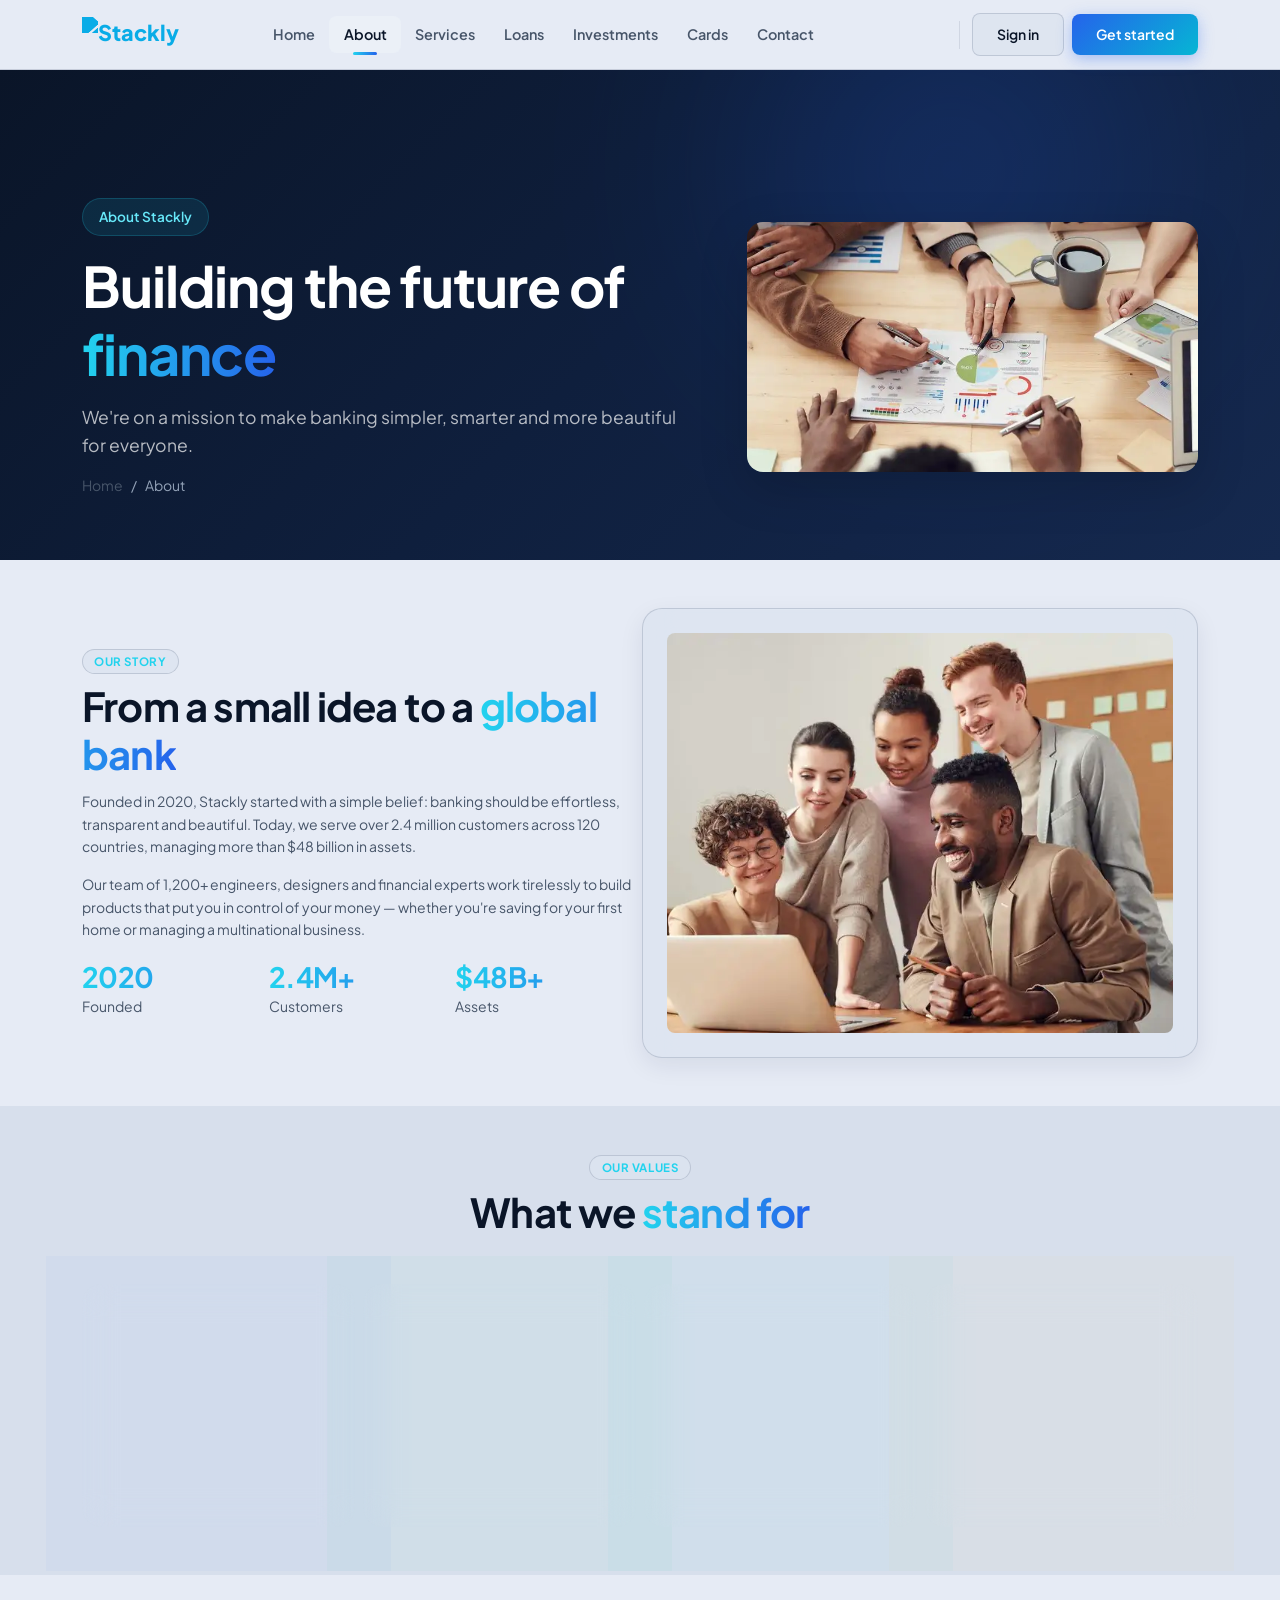
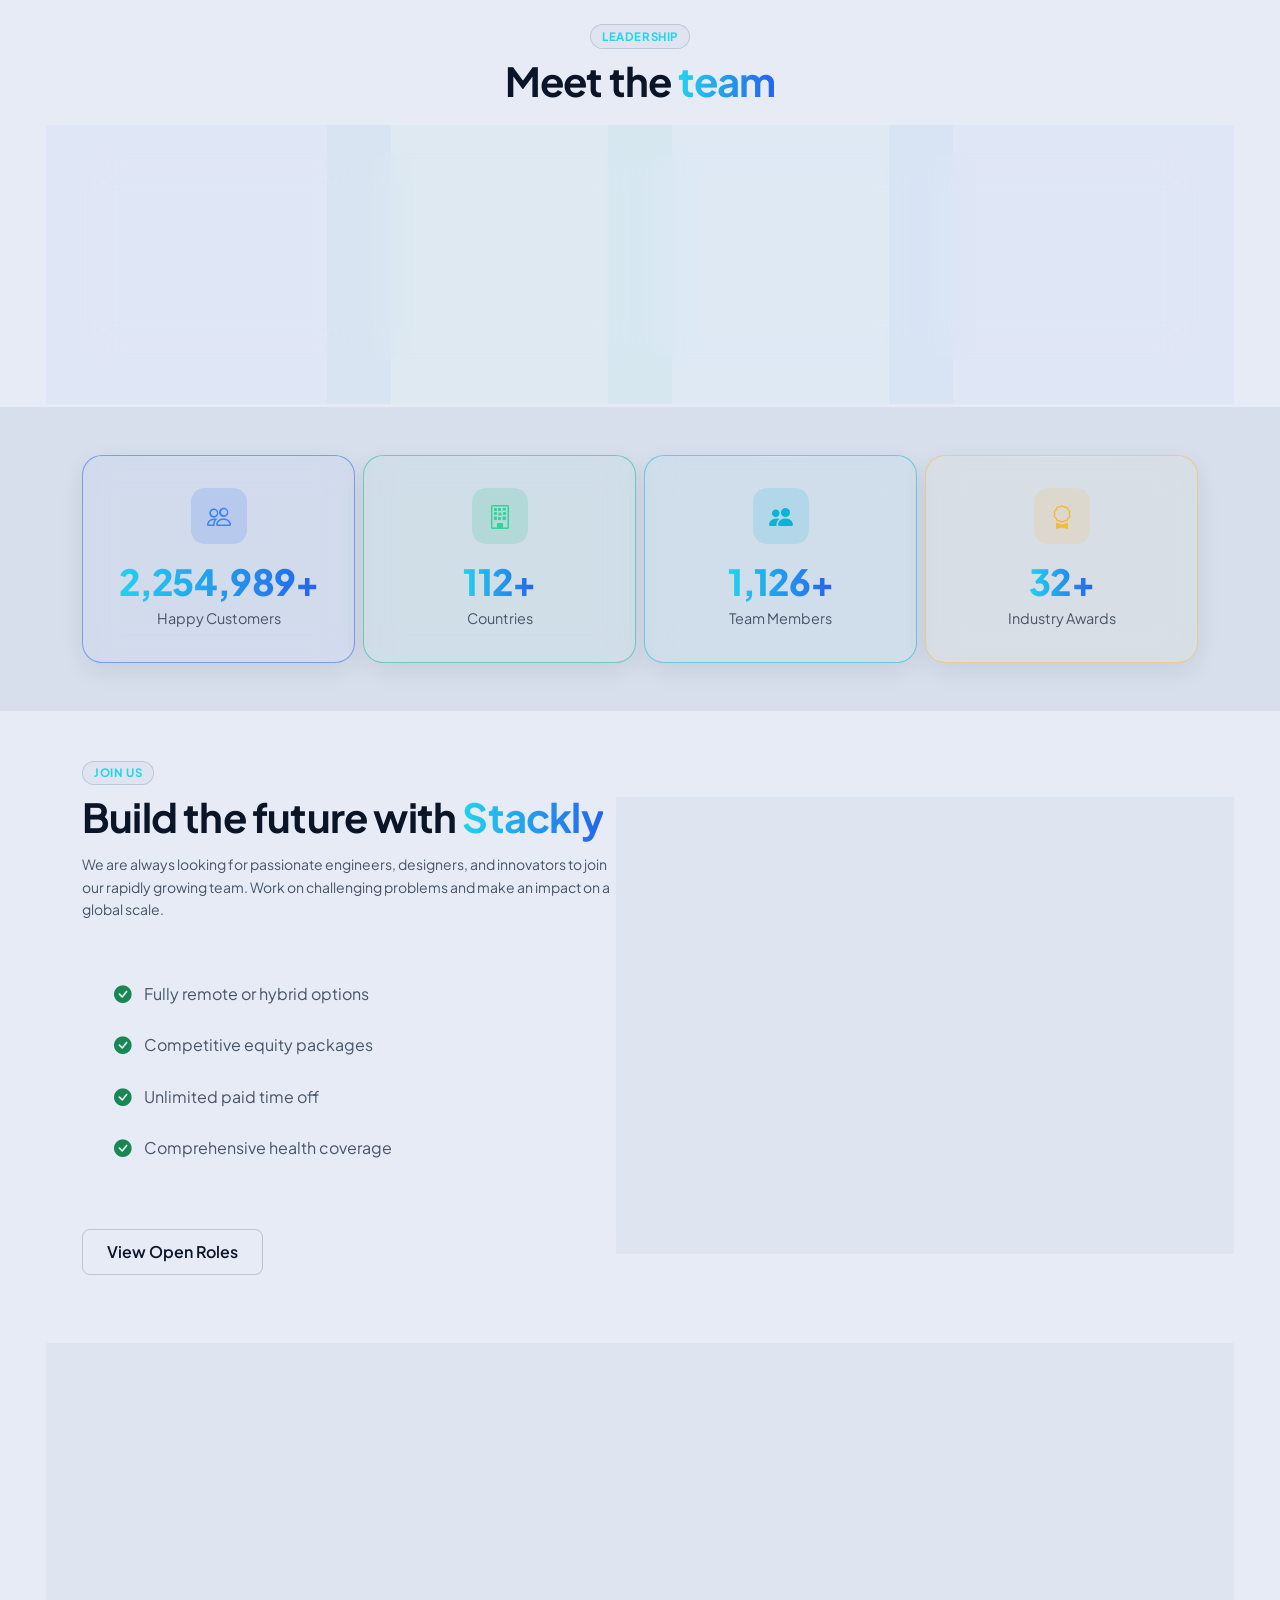
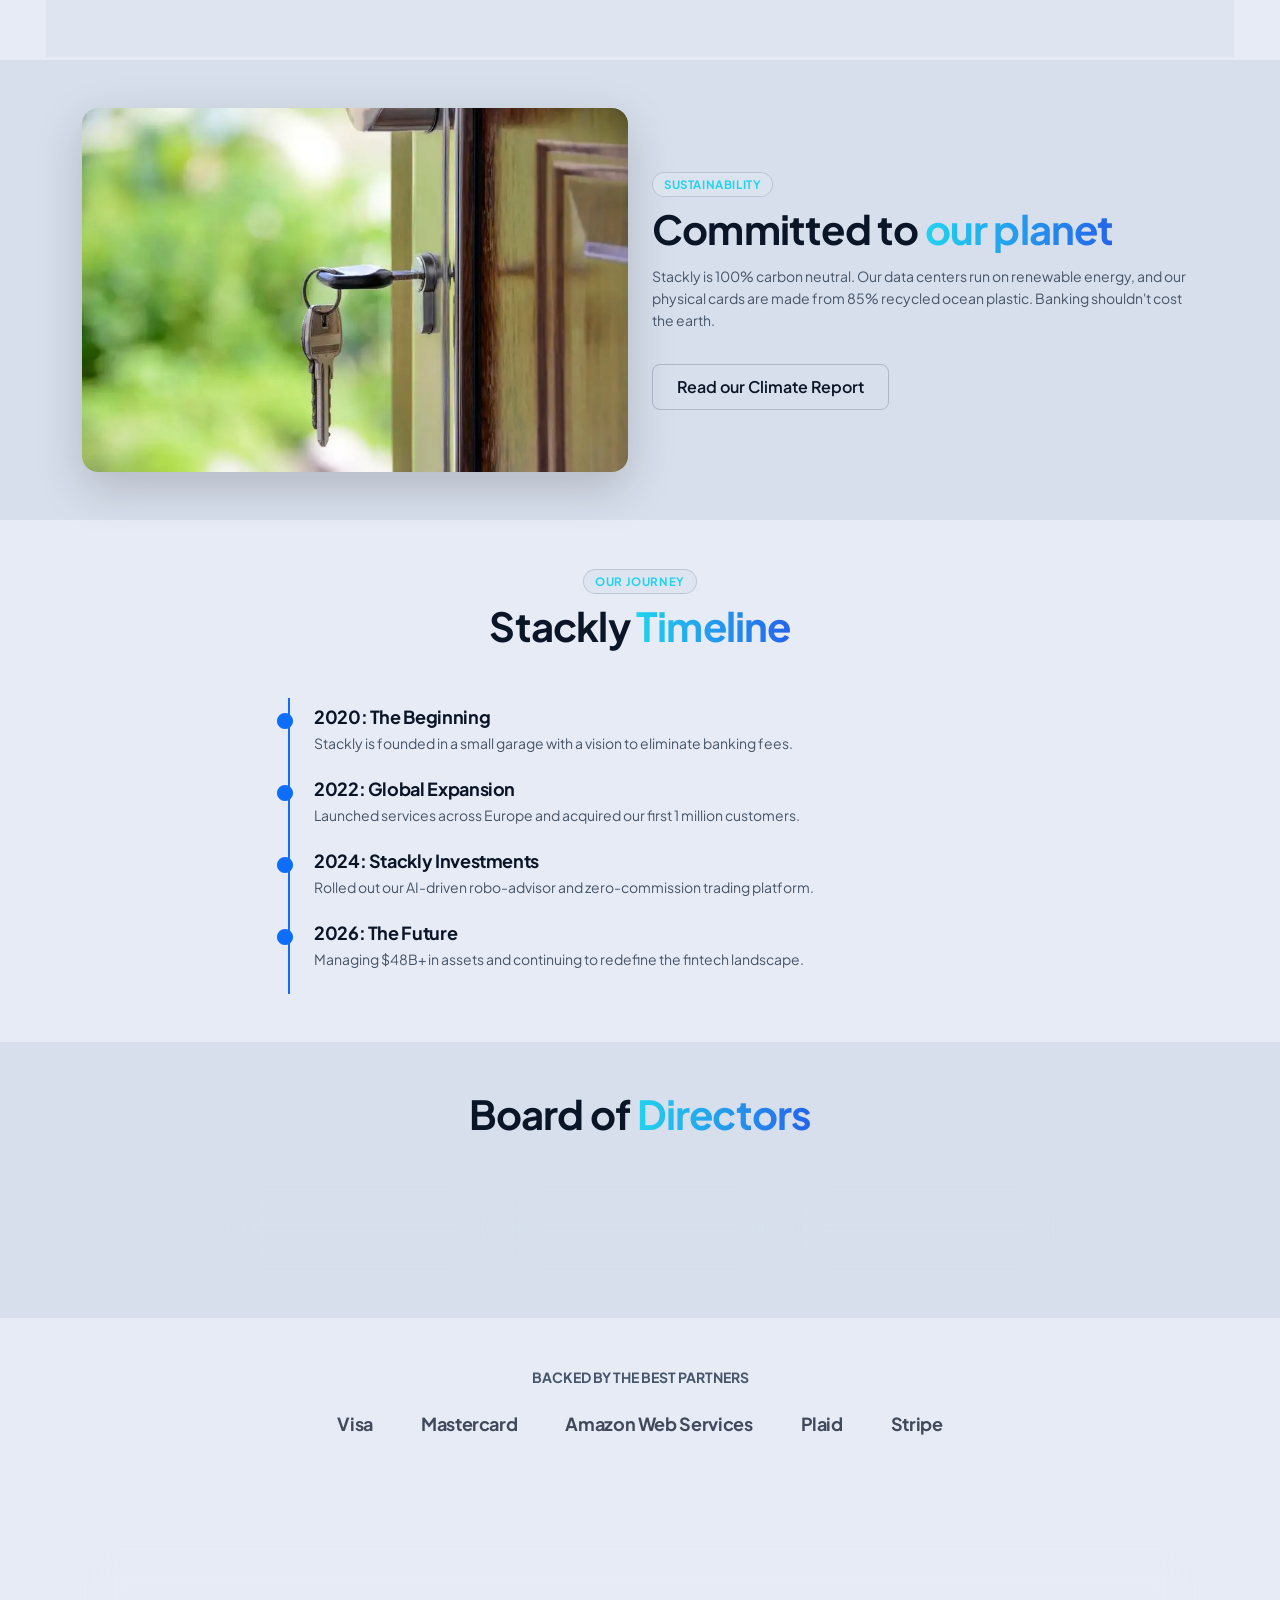
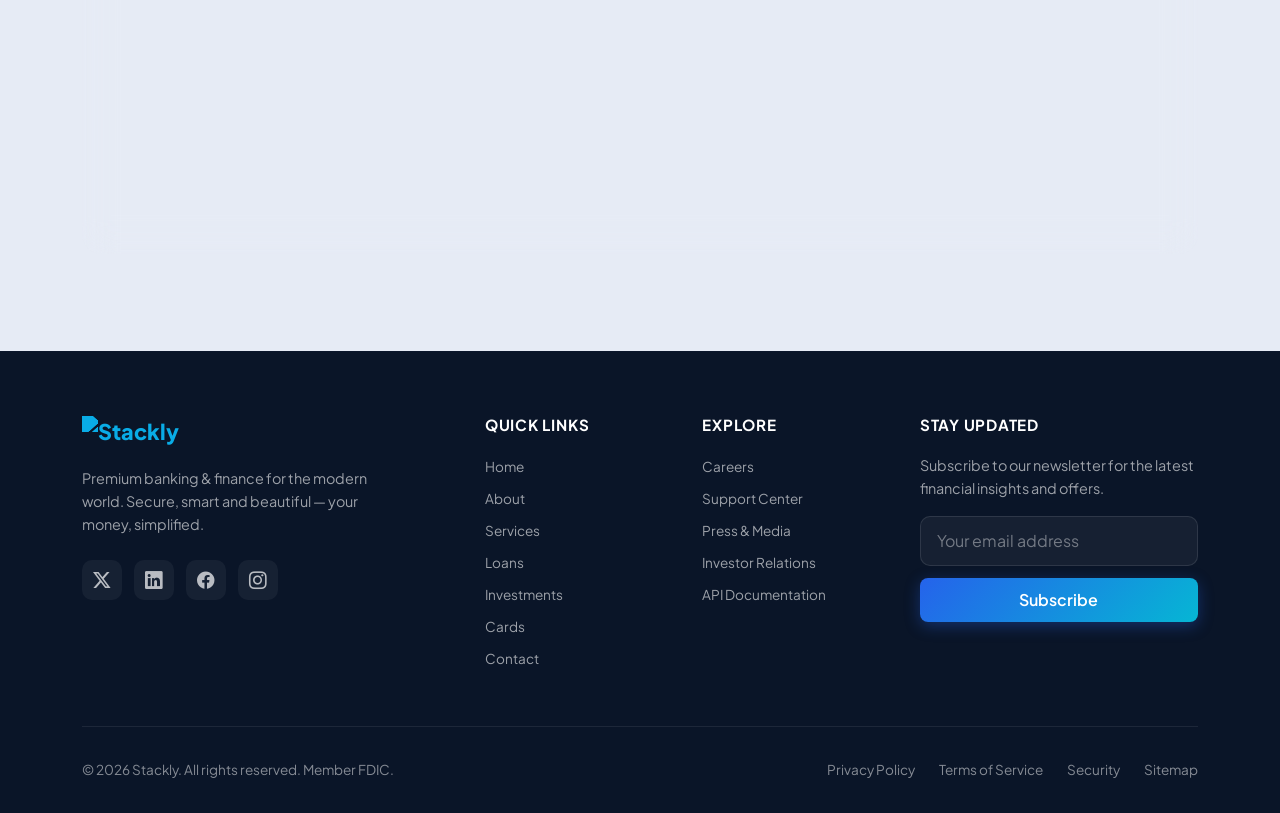
==== commit e33438fa: "Update UI tweaks: placeholder colors, input backgrounds, footer spacing, mobile dashboard topbar sty" ====
--- a/about.html
+++ b/about.html
@@ -180,7 +180,146 @@
         </div>
       </section>
 
+      <!-- Careers -->
+      <section class="section">
+        <div class="container">
+          <div class="row align-items-center g-4">
+            <div class="col-lg-6" data-reveal>
+              <span class="badge badge-section mb-2">Join Us</span>
+              <h2 class="section-title">Build the future with <span class="text-gradient">Stackly</span></h2>
+              <p class="text-muted-2">We are always looking for passionate engineers, designers, and innovators to join our rapidly growing team. Work on challenging problems and make an impact on a global scale.</p>
+              <ul class="product-card__list mb-4">
+                <li><i class="bi bi-check-circle-fill text-success"></i> Fully remote or hybrid options</li>
+                <li><i class="bi bi-check-circle-fill text-success"></i> Competitive equity packages</li>
+                <li><i class="bi bi-check-circle-fill text-success"></i> Unlimited paid time off</li>
+                <li><i class="bi bi-check-circle-fill text-success"></i> Comprehensive health coverage</li>
+              </ul>
+              <a href="#" class="btn btn-outline-glow">View Open Roles</a>
+            </div>
+            <div class="col-lg-6" data-reveal>
+              <div class="glass-card p-3">
+                <img src="./assets/images/img_10.webp" alt="Careers at Stackly" class="img-fluid rounded-3" style="width:100%;height:350px;object-fit:cover">
+              </div>
+            </div>
+          </div>
+        </div>
+      </section>
+
       <!-- CTA -->
+      <!-- Diversity & Inclusion -->
+      <section class="section">
+        <div class="container">
+          <div class="glass-card p-5" data-reveal>
+            <div class="row align-items-center g-4">
+              <div class="col-lg-6">
+                <h2 class="section-title">Diversity & <span class="text-gradient">Inclusion</span></h2>
+                <p class="text-muted-2">We build banking for everyone, which means our team must reflect the diverse world we serve. Over 45% of our engineering team are women, and we are committed to closing the gender pay gap completely by 2027.</p>
+              </div>
+              <div class="col-lg-6 text-center">
+                <div class="row g-2">
+                  <div class="col-6"><h2 class="text-gradient">45%</h2><small class="text-muted-2">Women in Tech</small></div>
+                  <div class="col-6"><h2 class="text-gradient">120+</h2><small class="text-muted-2">Nationalities</small></div>
+                </div>
+              </div>
+            </div>
+          </div>
+        </div>
+      </section>
+
+      <!-- Environmental Impact -->
+      <section class="section section-alt">
+        <div class="container">
+          <div class="row align-items-center g-4">
+            <div class="col-lg-6 order-lg-2" data-reveal>
+              <span class="badge badge-section mb-2">Sustainability</span>
+              <h2 class="section-title">Committed to <span class="text-gradient">our planet</span></h2>
+              <p class="text-muted-2">Stackly is 100% carbon neutral. Our data centers run on renewable energy, and our physical cards are made from 85% recycled ocean plastic. Banking shouldn't cost the earth.</p>
+              <a href="#" class="btn btn-outline-glow mt-3">Read our Climate Report</a>
+            </div>
+            <div class="col-lg-6 order-lg-1" data-reveal>
+              <img src="./assets/images/img_8.webp" alt="Environment" class="img-fluid rounded-4 shadow-lg" style="max-height: 400px; object-fit: cover; width: 100%;">
+            </div>
+          </div>
+        </div>
+      </section>
+
+      <!-- History Timeline -->
+      <section class="section">
+        <div class="container">
+          <div class="text-center mb-5" data-reveal>
+            <span class="badge badge-section mb-2">Our Journey</span>
+            <h2 class="section-title">Stackly <span class="text-gradient">Timeline</span></h2>
+          </div>
+          <div class="row justify-content-center">
+            <div class="col-lg-8" data-reveal>
+              <div class="border-start border-primary border-2 py-2 ps-4 ms-3 position-relative">
+                <div class="mb-4 position-relative">
+                  <i class="bi bi-circle-fill text-primary position-absolute" style="left: -2.3rem; top: 0.2rem;"></i>
+                  <h4 class="mb-1">2020: The Beginning</h4>
+                  <p class="text-muted-2 small">Stackly is founded in a small garage with a vision to eliminate banking fees.</p>
+                </div>
+                <div class="mb-4 position-relative">
+                  <i class="bi bi-circle-fill text-primary position-absolute" style="left: -2.3rem; top: 0.2rem;"></i>
+                  <h4 class="mb-1">2022: Global Expansion</h4>
+                  <p class="text-muted-2 small">Launched services across Europe and acquired our first 1 million customers.</p>
+                </div>
+                <div class="mb-4 position-relative">
+                  <i class="bi bi-circle-fill text-primary position-absolute" style="left: -2.3rem; top: 0.2rem;"></i>
+                  <h4 class="mb-1">2024: Stackly Investments</h4>
+                  <p class="text-muted-2 small">Rolled out our AI-driven robo-advisor and zero-commission trading platform.</p>
+                </div>
+                <div class="position-relative">
+                  <i class="bi bi-circle-fill text-primary position-absolute" style="left: -2.3rem; top: 0.2rem;"></i>
+                  <h4 class="mb-1">2026: The Future</h4>
+                  <p class="text-muted-2 small">Managing $48B+ in assets and continuing to redefine the fintech landscape.</p>
+                </div>
+              </div>
+            </div>
+          </div>
+        </div>
+      </section>
+
+      <!-- Board of Directors -->
+      <section class="section section-alt">
+        <div class="container text-center">
+          <h2 class="section-title mb-5" data-reveal>Board of <span class="text-gradient">Directors</span></h2>
+          <div class="row justify-content-center g-4">
+            <div class="col-md-3" data-reveal>
+              <div class="glass-card p-3 h-100">
+                <h5 class="mb-1">Dr. Robert Chen</h5>
+                <p class="text-muted-2 small mb-0">Former Fed Chairman</p>
+              </div>
+            </div>
+            <div class="col-md-3" data-reveal>
+              <div class="glass-card p-3 h-100">
+                <h5 class="mb-1">Sarah Blakely</h5>
+                <p class="text-muted-2 small mb-0">Tech Entrepreneur</p>
+              </div>
+            </div>
+            <div class="col-md-3" data-reveal>
+              <div class="glass-card p-3 h-100">
+                <h5 class="mb-1">David Goggins</h5>
+                <p class="text-muted-2 small mb-0">Security Expert</p>
+              </div>
+            </div>
+          </div>
+        </div>
+      </section>
+
+      <!-- Partners -->
+      <section class="section">
+        <div class="container text-center" data-reveal>
+          <p class="text-muted-2 mb-4 fw-bold text-uppercase">Backed by the best partners</p>
+          <div class="d-flex justify-content-center flex-wrap gap-5 align-items-center opacity-75">
+            <h4 class="m-0">Visa</h4>
+            <h4 class="m-0">Mastercard</h4>
+            <h4 class="m-0">Amazon Web Services</h4>
+            <h4 class="m-0">Plaid</h4>
+            <h4 class="m-0">Stripe</h4>
+          </div>
+        </div>
+      </section>
+
       <section class="section cta-section">
         <div class="container">
           <div class="glass-card cta-card text-center" data-reveal>
--- a/css/style.css
+++ b/css/style.css
@@ -113,9 +113,9 @@
   --bg-surface-2: rgba(205, 215, 230, 0.6);
   --bg-glass: rgba(220, 228, 240, 0.85);
   --bg-glass-hover: #ebf0f7;
-  --bg-input: rgba(205, 215, 230, 0.8);
+  --bg-input: #ffffff;
   --bg-sidebar: rgba(220, 228, 240, 0.9);
-  --bg-topbar: rgba(220, 228, 240, 0.8);
+  --bg-topbar: rgba(230, 235, 245, 0.8);
 
   --border-glass: 1px solid rgba(15, 31, 61, 0.15);
   --border-glass-hover: 1px solid rgba(37, 99, 235, 0.3);
@@ -571,12 +571,12 @@
 }
 
 .footer-col ul li {
-  margin-bottom: 0.75rem;
+  margin-bottom: 0.5rem;
 }
 
 .footer-col ul li a {
   color: rgba(255, 255, 255, 0.6);
-  font-size: 0.9rem;
+  font-size: 0.85rem;
   transition: all var(--transition);
 }
 
@@ -1518,7 +1518,7 @@
 }
 
 .form-control::placeholder {
-  color: var(--text-muted);
+  color: var(--text-secondary);
 }
 
 .input-group-text {
@@ -1764,8 +1764,9 @@
 }
 
 .sidebar-footer {
-  padding: 1rem 0.75rem;
+  padding: 1rem 0.75rem 2rem 0.75rem;
   border-top: var(--border-glass);
+  flex-shrink: 0;
 }
 
 .sidebar-user {
@@ -2500,7 +2501,7 @@
 }
 
 .form-control::placeholder {
-  color: var(--text-muted);
+  color: var(--text-secondary);
 }
 
 textarea.form-control {
@@ -3348,3 +3349,46 @@
 [data-theme="light"] .glass-card:has(.bg-warning-soft), [data-theme="light"] .glass-card:has(.bg-grad-warning), [data-theme="light"] .glass-card:has(.bg-grad-gold) { background: rgba(245, 185, 66, 0.03); border-color: rgba(245, 185, 66, 0.5); }
 [data-theme="light"] .glass-card:has(.bg-danger-soft), [data-theme="light"] .glass-card:has(.bg-grad-danger) { background: rgba(239, 68, 68, 0.03); border-color: rgba(239, 68, 68, 0.5); }
 
+/* Align buttons to the bottom of cards */
+.loan-card, .product-card, .service-card, .investment-card {
+  display: flex;
+  flex-direction: column;
+}
+
+.loan-card .btn, .product-card .btn, .service-card .btn, .investment-card .btn {
+  margin-top: auto !important;
+}
+
+/* Hero Slideshow Animation */
+.hero-slideshow {
+  position: relative;
+  width: 100%;
+  max-height: 500px;
+  height: 500px;
+  overflow: hidden;
+}
+
+.hero-slideshow img {
+  position: absolute;
+  top: 0;
+  left: 0;
+  width: 100%;
+  height: 100%;
+  object-fit: cover;
+  opacity: 0;
+  animation: slideFade 25s infinite;
+}
+
+.hero-slideshow img:nth-child(1) { animation-delay: 0s; }
+.hero-slideshow img:nth-child(2) { animation-delay: 5s; }
+.hero-slideshow img:nth-child(3) { animation-delay: 10s; }
+.hero-slideshow img:nth-child(4) { animation-delay: 15s; }
+.hero-slideshow img:nth-child(5) { animation-delay: 20s; }
+
+@keyframes slideFade {
+  0% { opacity: 0; transform: scale(1.05); }
+  5% { opacity: 1; transform: scale(1); }
+  20% { opacity: 1; transform: scale(1); }
+  25% { opacity: 0; transform: scale(1.05); }
+  100% { opacity: 0; transform: scale(1.05); }
+}
